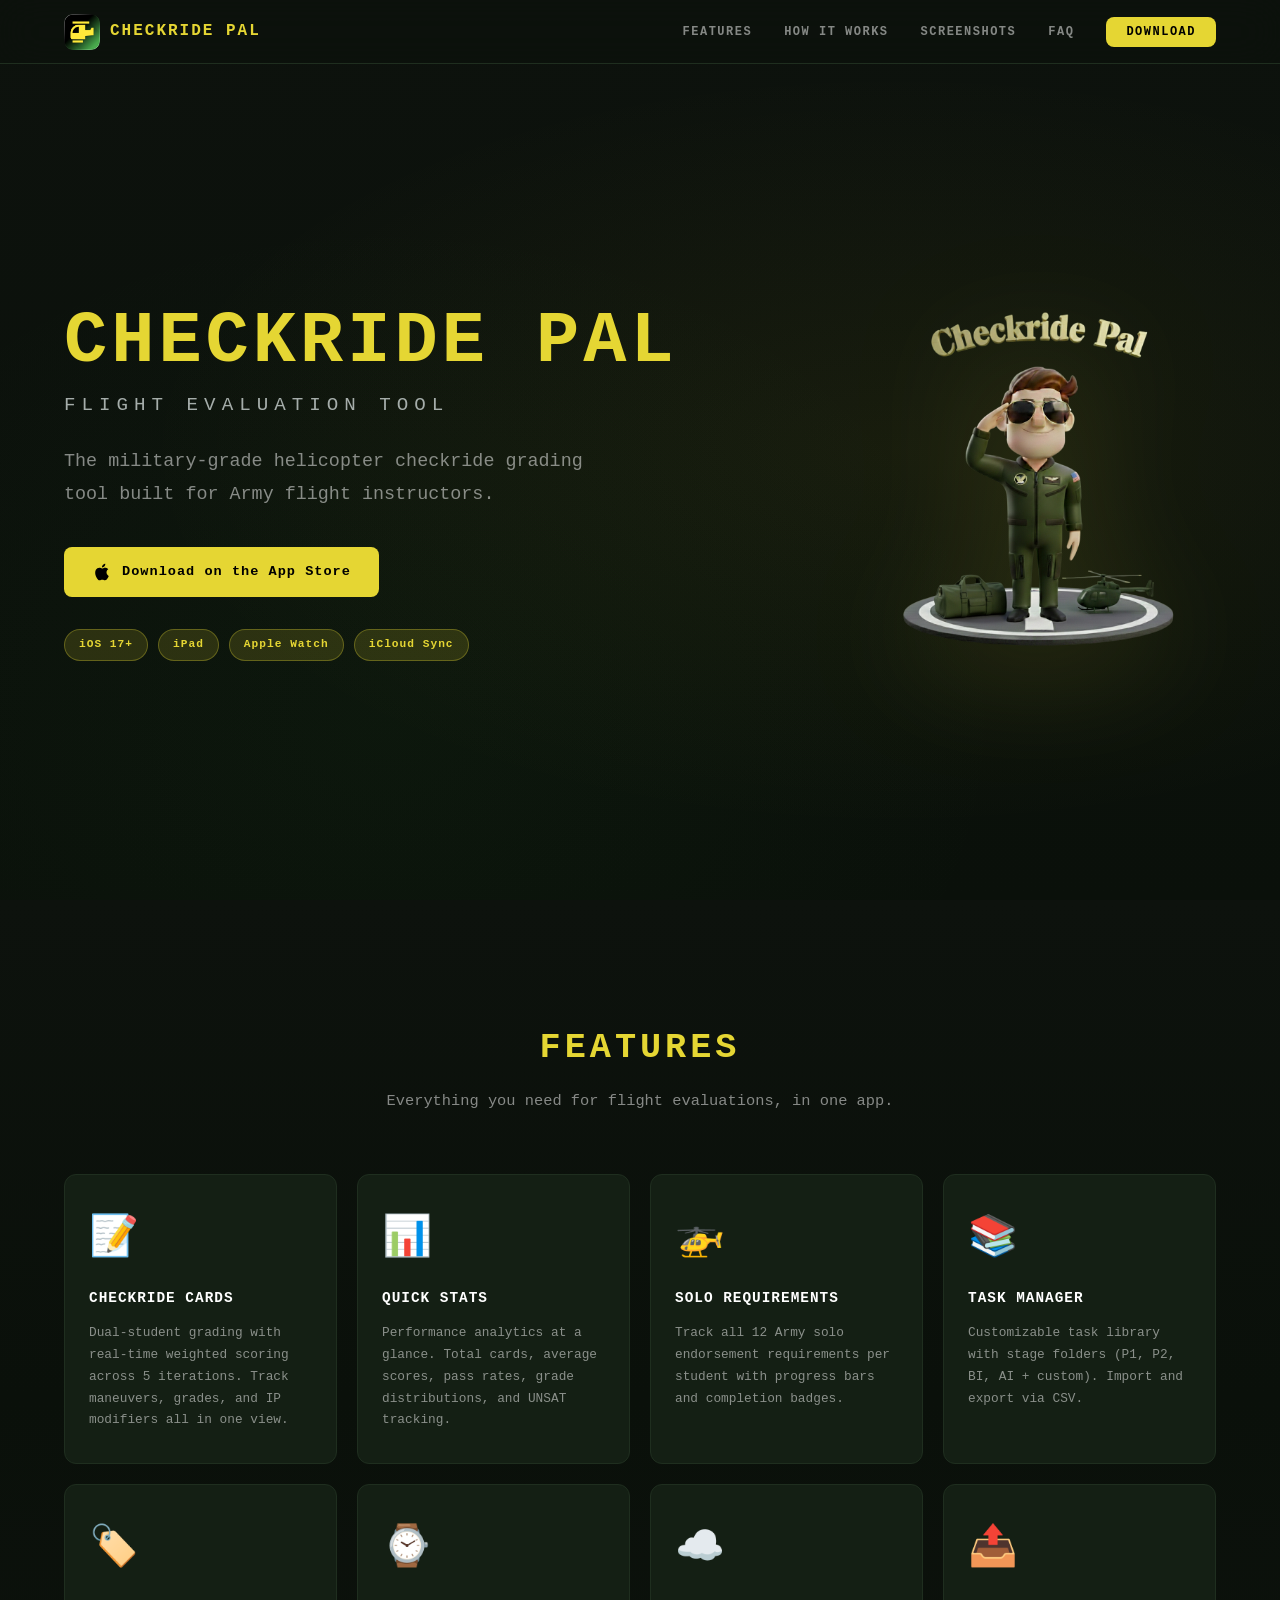
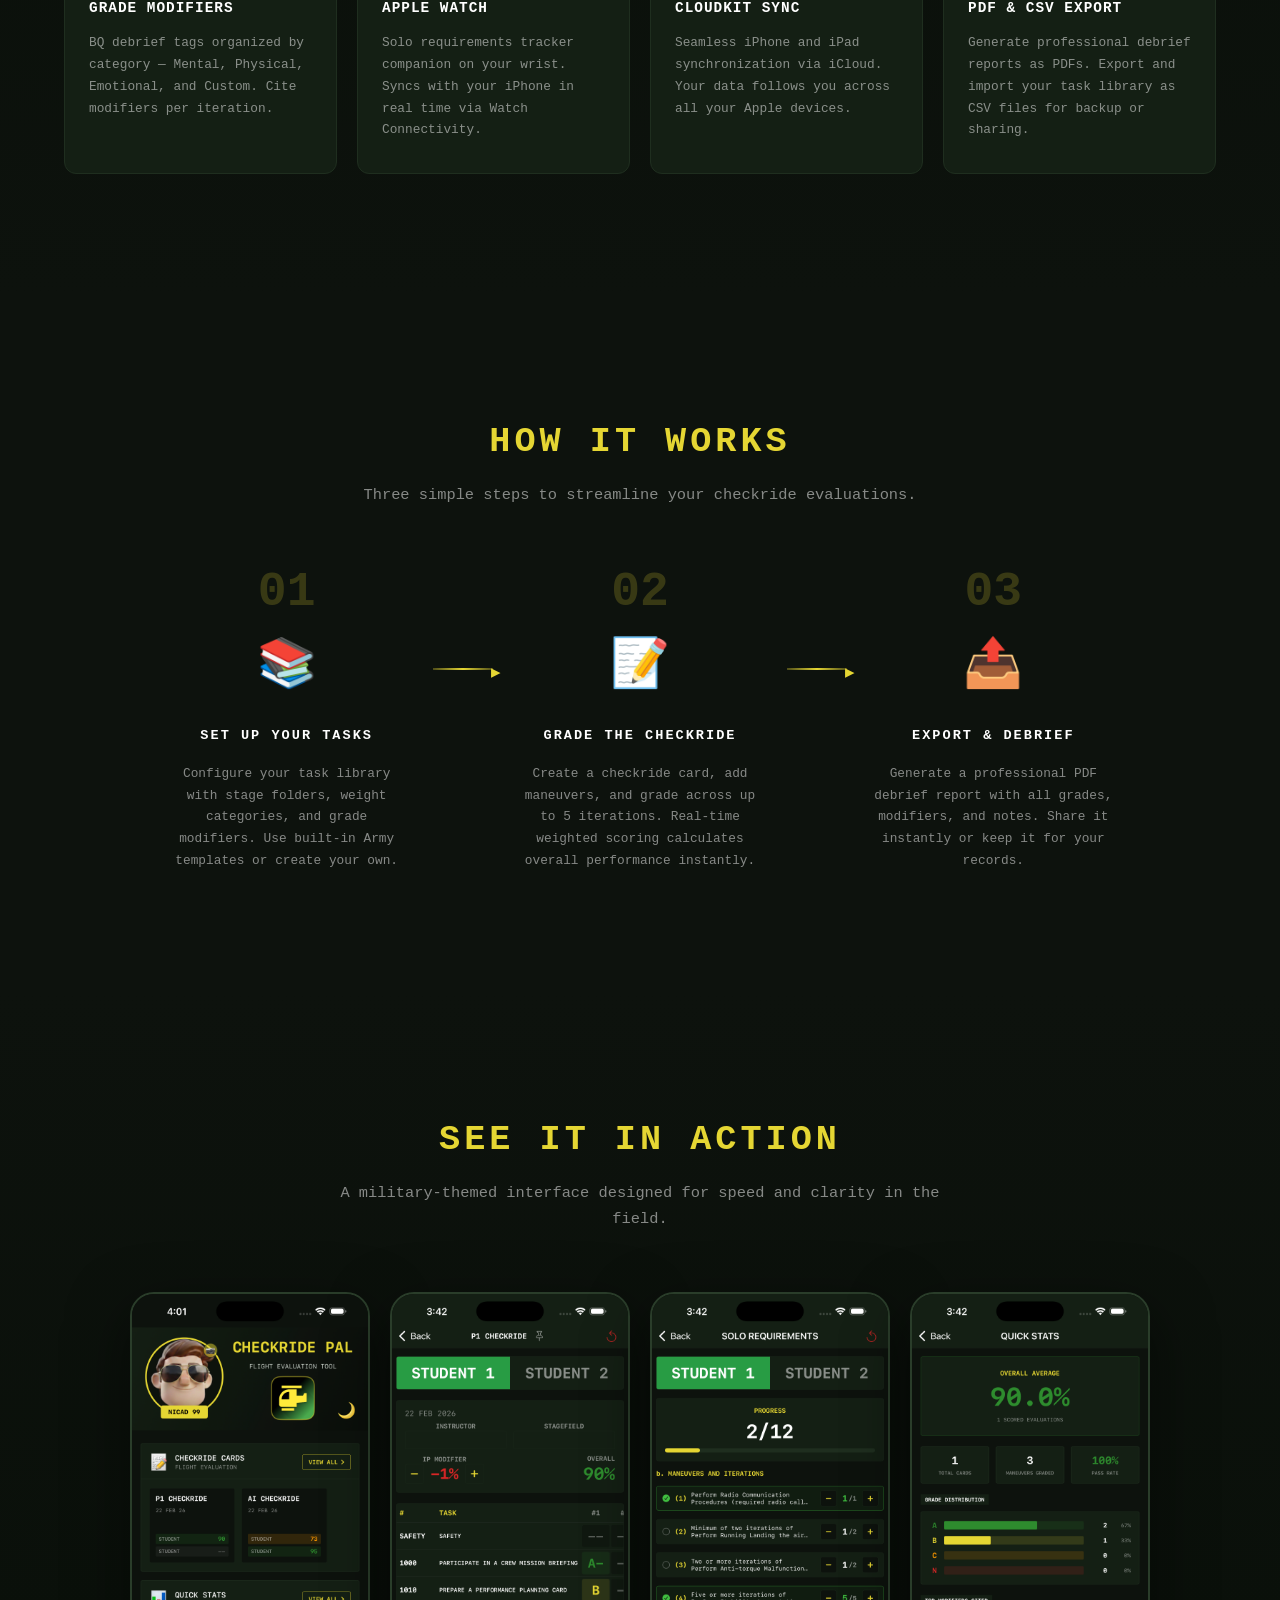
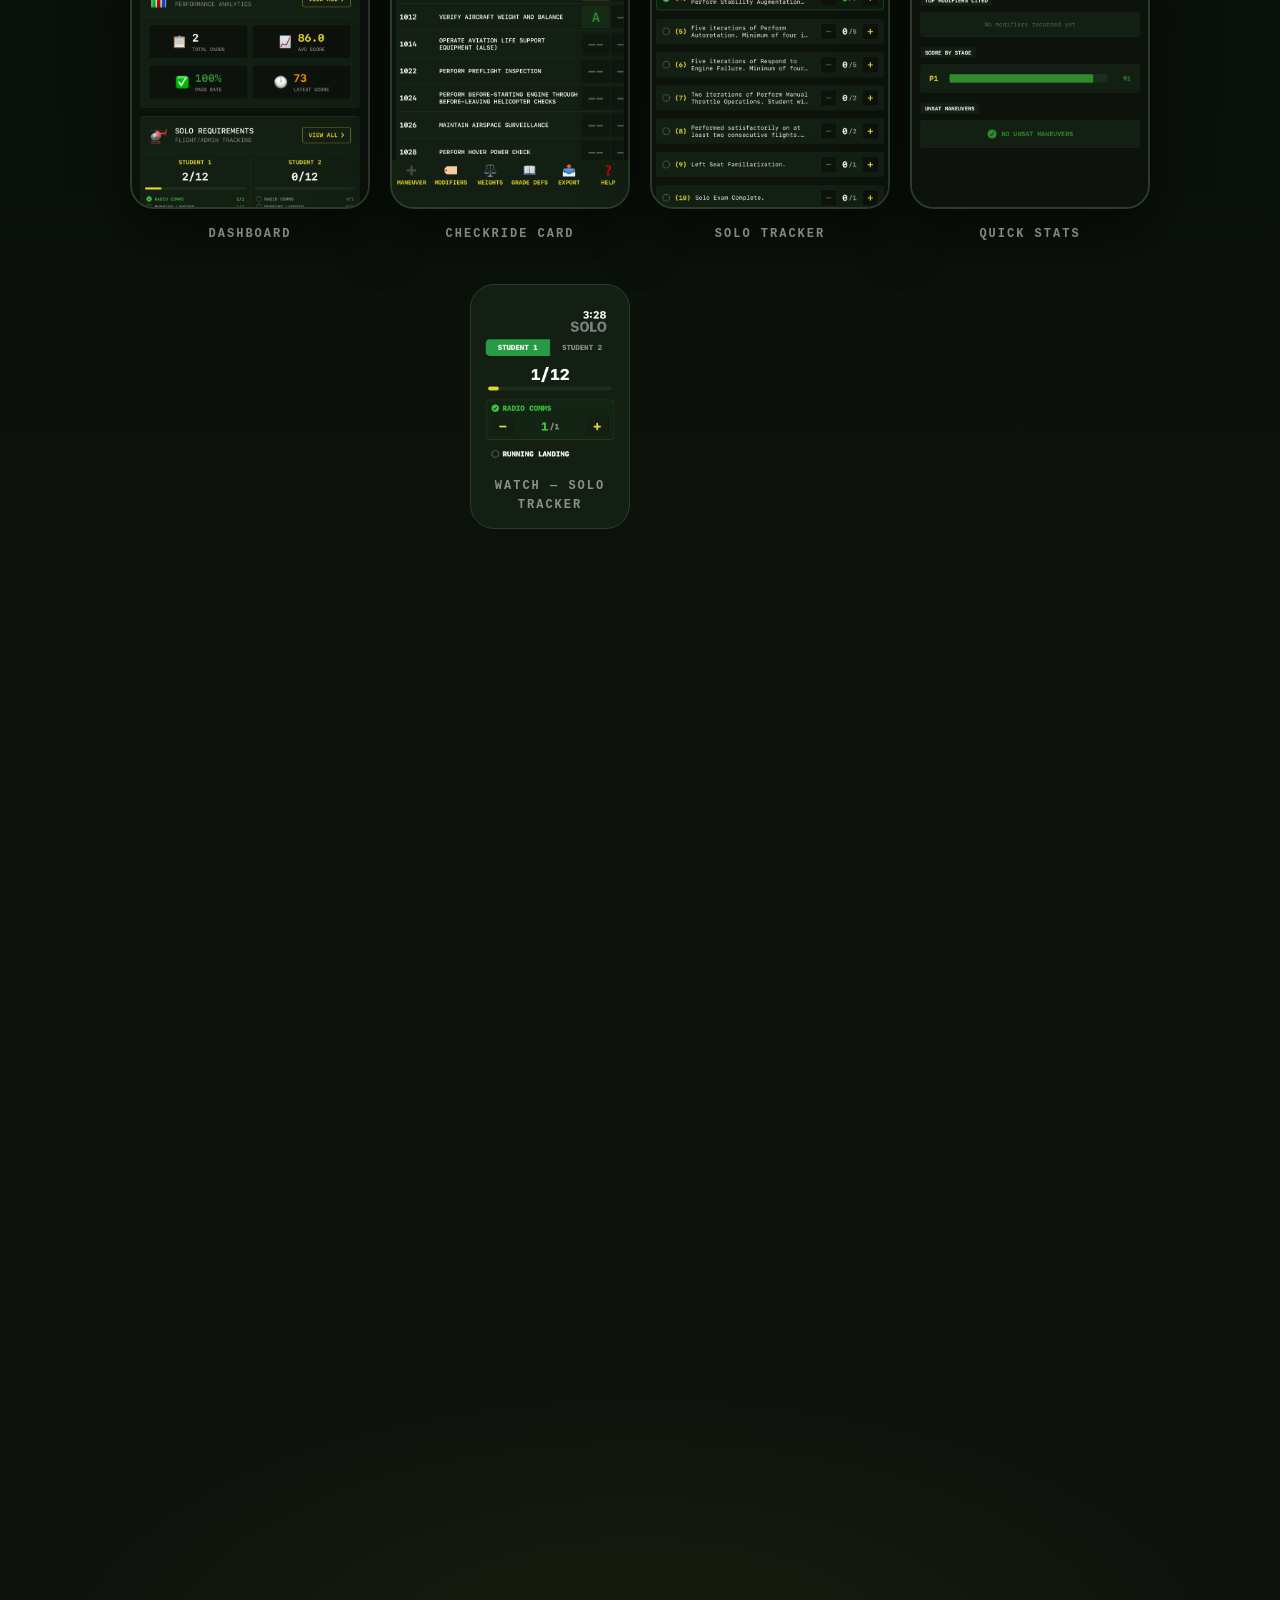
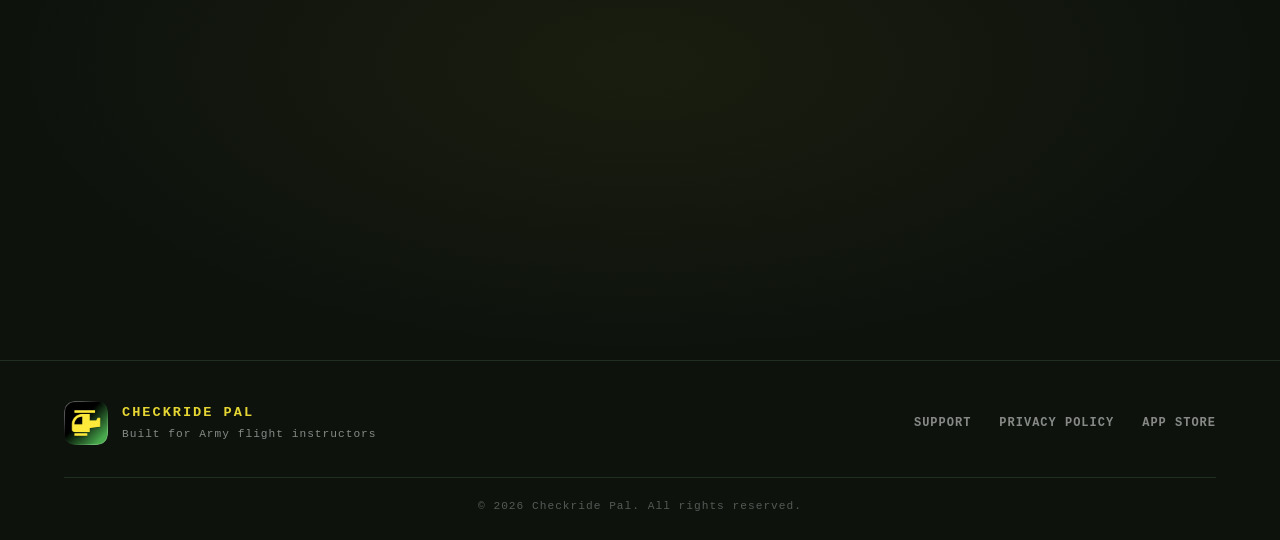
==== index.html @ b5d87e90 "Initial commit - Checkride Pal marketing website" ====
<!DOCTYPE html>
<html lang="en">
<head>
    <meta charset="UTF-8">
    <meta name="viewport" content="width=device-width, initial-scale=1.0">
    <title>Checkride Pal — Flight Evaluation Tool</title>
    <meta name="description" content="Military-grade helicopter checkride grading tool for Army flight instructors. Real-time scoring, solo requirements tracking, and Apple Watch companion.">
    <meta name="theme-color" content="#0D120D">
    <link rel="icon" type="image/png" href="assets/app-icon.png">
    <link rel="apple-touch-icon" href="assets/app-icon.png">
    <link rel="stylesheet" href="styles.css">
</head>
<body>
    <!-- Navigation -->
    <nav class="navbar" id="navbar">
        <div class="nav-container">
            <a href="#" class="nav-logo">
                <img src="assets/app-icon.png" alt="Checkride Pal" class="nav-icon">
                <span>CHECKRIDE PAL</span>
            </a>
            <button class="nav-toggle" id="navToggle" aria-label="Toggle navigation">
                <span class="hamburger"></span>
            </button>
            <ul class="nav-links" id="navLinks">
                <li><a href="#features">FEATURES</a></li>
                <li><a href="#how-it-works">HOW IT WORKS</a></li>
                <li><a href="#screenshots">SCREENSHOTS</a></li>
                <li><a href="#faq">FAQ</a></li>
                <li><a href="#download" class="nav-cta">DOWNLOAD</a></li>
            </ul>
        </div>
    </nav>

    <!-- Hero Section -->
    <section class="hero" id="hero">
        <div class="hero-bg"></div>
        <div class="hero-content">
            <div class="hero-text">
                <h1 class="hero-title">CHECKRIDE PAL</h1>
                <p class="hero-subtitle">FLIGHT EVALUATION TOOL</p>
                <p class="hero-description">The military-grade helicopter checkride grading tool built for Army flight instructors.</p>
                <div class="hero-buttons">
                    <a href="#download" class="btn btn-primary">
                        <svg class="apple-icon" viewBox="0 0 24 24" fill="currentColor" width="20" height="20">
                            <path d="M18.71 19.5c-.83 1.24-1.71 2.45-3.05 2.47-1.34.03-1.77-.79-3.29-.79-1.53 0-2 .77-3.27.82-1.31.05-2.3-1.32-3.14-2.53C4.25 17 2.94 12.45 4.7 9.39c.87-1.52 2.43-2.48 4.12-2.51 1.28-.02 2.5.87 3.29.87.78 0 2.26-1.07 3.8-.91.65.03 2.47.26 3.64 1.98-.09.06-2.17 1.28-2.15 3.81.03 3.02 2.65 4.03 2.68 4.04-.03.07-.42 1.44-1.38 2.83M13 3.5c.73-.83 1.94-1.46 2.94-1.5.13 1.17-.34 2.35-1.04 3.19-.69.85-1.83 1.51-2.95 1.42-.15-1.15.41-2.35 1.05-3.11z"/>
                        </svg>
                        Download on the App Store
                    </a>
                </div>
                <div class="hero-badges">
                    <span class="badge">iOS 17+</span>
                    <span class="badge">iPad</span>
                    <span class="badge">Apple Watch</span>
                    <span class="badge">iCloud Sync</span>
                </div>
            </div>
            <div class="hero-image">
                <img src="assets/Pilot_helicopter.png" alt="Checkride Pal Mascot" class="mascot">
            </div>
        </div>
    </section>

    <!-- Features Section -->
    <section class="features" id="features">
        <div class="container">
            <h2 class="section-title fade-in">FEATURES</h2>
            <p class="section-subtitle fade-in">Everything you need for flight evaluations, in one app.</p>
            <div class="features-grid">
                <div class="feature-card fade-in">
                    <span class="feature-emoji">📝</span>
                    <h3>Checkride Cards</h3>
                    <p>Dual-student grading with real-time weighted scoring across 5 iterations. Track maneuvers, grades, and IP modifiers all in one view.</p>
                </div>
                <div class="feature-card fade-in">
                    <span class="feature-emoji">📊</span>
                    <h3>Quick Stats</h3>
                    <p>Performance analytics at a glance. Total cards, average scores, pass rates, grade distributions, and UNSAT tracking.</p>
                </div>
                <div class="feature-card fade-in">
                    <span class="feature-emoji">🚁</span>
                    <h3>Solo Requirements</h3>
                    <p>Track all 12 Army solo endorsement requirements per student with progress bars and completion badges.</p>
                </div>
                <div class="feature-card fade-in">
                    <span class="feature-emoji">📚</span>
                    <h3>Task Manager</h3>
                    <p>Customizable task library with stage folders (P1, P2, BI, AI + custom). Import and export via CSV.</p>
                </div>
                <div class="feature-card fade-in">
                    <span class="feature-emoji">🏷️</span>
                    <h3>Grade Modifiers</h3>
                    <p>BQ debrief tags organized by category — Mental, Physical, Emotional, and Custom. Cite modifiers per iteration.</p>
                </div>
                <div class="feature-card fade-in">
                    <span class="feature-emoji">⌚</span>
                    <h3>Apple Watch</h3>
                    <p>Solo requirements tracker companion on your wrist. Syncs with your iPhone in real time via Watch Connectivity.</p>
                </div>
                <div class="feature-card fade-in">
                    <span class="feature-emoji">☁️</span>
                    <h3>CloudKit Sync</h3>
                    <p>Seamless iPhone and iPad synchronization via iCloud. Your data follows you across all your Apple devices.</p>
                </div>
                <div class="feature-card fade-in">
                    <span class="feature-emoji">📤</span>
                    <h3>PDF & CSV Export</h3>
                    <p>Generate professional debrief reports as PDFs. Export and import your task library as CSV files for backup or sharing.</p>
                </div>
            </div>
        </div>
    </section>

    <!-- How It Works Section -->
    <section class="how-it-works" id="how-it-works">
        <div class="container">
            <h2 class="section-title fade-in">HOW IT WORKS</h2>
            <p class="section-subtitle fade-in">Three simple steps to streamline your checkride evaluations.</p>
            <div class="steps">
                <div class="step fade-in">
                    <div class="step-number">01</div>
                    <div class="step-icon">📚</div>
                    <h3>SET UP YOUR TASKS</h3>
                    <p>Configure your task library with stage folders, weight categories, and grade modifiers. Use built-in Army templates or create your own.</p>
                </div>
                <div class="step-connector fade-in"></div>
                <div class="step fade-in">
                    <div class="step-number">02</div>
                    <div class="step-icon">📝</div>
                    <h3>GRADE THE CHECKRIDE</h3>
                    <p>Create a checkride card, add maneuvers, and grade across up to 5 iterations. Real-time weighted scoring calculates overall performance instantly.</p>
                </div>
                <div class="step-connector fade-in"></div>
                <div class="step fade-in">
                    <div class="step-number">03</div>
                    <div class="step-icon">📤</div>
                    <h3>EXPORT & DEBRIEF</h3>
                    <p>Generate a professional PDF debrief report with all grades, modifiers, and notes. Share it instantly or keep it for your records.</p>
                </div>
            </div>
        </div>
    </section>

    <!-- Screenshots Section -->
    <section class="screenshots" id="screenshots">
        <div class="container">
            <h2 class="section-title fade-in">SEE IT IN ACTION</h2>
            <p class="section-subtitle fade-in">A military-themed interface designed for speed and clarity in the field.</p>
            <div class="screenshots-row">
                <div class="screenshot-item fade-in">
                    <img src="assets/Dashboard.png" alt="Checkride Pal Dashboard" class="screenshot-img">
                    <p class="screenshot-label">DASHBOARD</p>
                </div>
                <div class="screenshot-item fade-in">
                    <img src="assets/Checkride.png" alt="Checkride Card Grading" class="screenshot-img">
                    <p class="screenshot-label">CHECKRIDE CARD</p>
                </div>
                <div class="screenshot-item fade-in">
                    <img src="assets/SOLO.png" alt="Solo Requirements Tracker" class="screenshot-img">
                    <p class="screenshot-label">SOLO TRACKER</p>
                </div>
                <div class="screenshot-item fade-in">
                    <img src="assets/stats.png" alt="Quick Stats Analytics" class="screenshot-img">
                    <p class="screenshot-label">QUICK STATS</p>
                </div>
            </div>
            <div class="screenshots-row screenshots-row--watch">
                <div class="screenshot-item screenshot-item--watch fade-in">
                    <img src="assets/SOLO_Watch.PNG" alt="Apple Watch Solo Tracker" class="screenshot-img screenshot-img--watch">
                    <p class="screenshot-label">WATCH — SOLO TRACKER</p>
                </div>
                <div class="screenshot-item screenshot-item--watch fade-in">
                    <img src="assets/Complications.png" alt="Apple Watch Complications" class="screenshot-img screenshot-img--watch">
                    <p class="screenshot-label">WATCH — COMPLICATIONS</p>
                </div>
            </div>
        </div>
    </section>

    <!-- FAQ Section -->
    <section class="faq" id="faq">
        <div class="container">
            <h2 class="section-title fade-in">FREQUENTLY ASKED QUESTIONS</h2>
            <div class="faq-list">
                <div class="faq-item fade-in">
                    <button class="faq-question" aria-expanded="false">
                        <span>What devices does Checkride Pal support?</span>
                        <span class="faq-chevron">&#9662;</span>
                    </button>
                    <div class="faq-answer">
                        <p>Checkride Pal runs on iPhone and iPad with iOS 17 or later, plus an Apple Watch companion app for solo requirements tracking. Your data syncs across all devices via iCloud.</p>
                    </div>
                </div>
                <div class="faq-item fade-in">
                    <button class="faq-question" aria-expanded="false">
                        <span>How does iCloud sync work?</span>
                        <span class="faq-chevron">&#9662;</span>
                    </button>
                    <div class="faq-answer">
                        <p>All your checkride cards, task library, grade modifiers, and weight categories sync automatically via CloudKit. Just sign into iCloud on your devices and your data stays up to date.</p>
                    </div>
                </div>
                <div class="faq-item fade-in">
                    <button class="faq-question" aria-expanded="false">
                        <span>Can I customize the task library?</span>
                        <span class="faq-chevron">&#9662;</span>
                    </button>
                    <div class="faq-answer">
                        <p>Yes! The app comes with built-in Army stage templates (P1, P2, BI, AI), and you can create custom folders, add your own tasks, rename folder labels, and set weight categories. You can also import/export your task library as CSV files.</p>
                    </div>
                </div>
                <div class="faq-item fade-in">
                    <button class="faq-question" aria-expanded="false">
                        <span>Is my data private and secure?</span>
                        <span class="faq-chevron">&#9662;</span>
                    </button>
                    <div class="faq-answer">
                        <p>Your data is stored on-device and synced through your personal iCloud account. We do not have access to your evaluation data. No third-party analytics or tracking is used.</p>
                    </div>
                </div>
                <div class="faq-item fade-in">
                    <button class="faq-question" aria-expanded="false">
                        <span>What grading system does the app use?</span>
                        <span class="faq-chevron">&#9662;</span>
                    </button>
                    <div class="faq-answer">
                        <p>The app uses the standard Army letter grade system: A (90-100), B (80-89), C (70-79), and N/Unsatisfactory (69 and below). Grade weights are fully configurable per card, and weight categories let you adjust scoring multipliers globally.</p>
                    </div>
                </div>
                <div class="faq-item fade-in">
                    <button class="faq-question" aria-expanded="false">
                        <span>How do I contact support?</span>
                        <span class="faq-chevron">&#9662;</span>
                    </button>
                    <div class="faq-answer">
                        <p>For support, bug reports, or feature requests, email us at <a href="mailto:support@checkridepal.com">support@checkridepal.com</a>. We typically respond within 24 hours.</p>
                    </div>
                </div>
            </div>
        </div>
    </section>

    <!-- Download CTA Section -->
    <section class="download-cta" id="download">
        <div class="container">
            <div class="cta-content fade-in">
                <img src="assets/app-icon.png" alt="Checkride Pal" class="cta-icon">
                <h2>READY TO STREAMLINE YOUR CHECKRIDES?</h2>
                <p>Download Checkride Pal and start grading smarter today.</p>
                <a href="#" class="btn btn-primary btn-large">
                    <svg class="apple-icon" viewBox="0 0 24 24" fill="currentColor" width="22" height="22">
                        <path d="M18.71 19.5c-.83 1.24-1.71 2.45-3.05 2.47-1.34.03-1.77-.79-3.29-.79-1.53 0-2 .77-3.27.82-1.31.05-2.3-1.32-3.14-2.53C4.25 17 2.94 12.45 4.7 9.39c.87-1.52 2.43-2.48 4.12-2.51 1.28-.02 2.5.87 3.29.87.78 0 2.26-1.07 3.8-.91.65.03 2.47.26 3.64 1.98-.09.06-2.17 1.28-2.15 3.81.03 3.02 2.65 4.03 2.68 4.04-.03.07-.42 1.44-1.38 2.83M13 3.5c.73-.83 1.94-1.46 2.94-1.5.13 1.17-.34 2.35-1.04 3.19-.69.85-1.83 1.51-2.95 1.42-.15-1.15.41-2.35 1.05-3.11z"/>
                    </svg>
                    Download on the App Store
                </a>
            </div>
        </div>
    </section>

    <!-- Footer -->
    <footer class="footer">
        <div class="container">
            <div class="footer-content">
                <div class="footer-brand">
                    <img src="assets/app-icon.png" alt="Checkride Pal" class="footer-icon">
                    <div>
                        <span class="footer-name">CHECKRIDE PAL</span>
                        <span class="footer-tagline">Built for Army flight instructors</span>
                    </div>
                </div>
                <div class="footer-links">
                    <a href="mailto:support@checkridepal.com">Support</a>
                    <a href="#">Privacy Policy</a>
                    <a href="#">App Store</a>
                </div>
            </div>
            <div class="footer-bottom">
                <p>&copy; 2026 Checkride Pal. All rights reserved.</p>
            </div>
        </div>
    </footer>

    <script src="script.js"></script>
</body>
</html>
---- styles.css ----
/* ============================================
   CHECKRIDE PAL — Website Styles
   Military Aviation Theme
   ============================================ */

/* --- CSS Custom Properties --- */
:root {
    --bg-primary: #0D120D;
    --bg-card: #141F14;
    --bg-card-hover: #1a2a1a;
    --accent-gold: #E5D633;
    --accent-gold-dim: rgba(229, 214, 51, 0.15);
    --accent-gold-border: rgba(229, 214, 51, 0.3);
    --border: #1F2E1F;
    --border-light: #2a3d2a;
    --text-primary: #FFFFFF;
    --text-secondary: rgba(255, 255, 255, 0.5);
    --text-tertiary: rgba(255, 255, 255, 0.3);
    --success: #40BF40;
    --critical: #D92626;
    --olive-drab: #4D5C48;
    --aluminum: #A5ADAA;
    --font-mono: 'SF Mono', 'Fira Code', 'Cascadia Code', 'Courier New', monospace;
    --nav-height: 64px;
    --container-max: 1200px;
    --radius: 8px;
    --radius-lg: 12px;
    --transition: 0.3s ease;
}

/* --- Reset & Base --- */
*,
*::before,
*::after {
    margin: 0;
    padding: 0;
    box-sizing: border-box;
}

html {
    scroll-behavior: smooth;
    scroll-padding-top: var(--nav-height);
}

body {
    font-family: var(--font-mono);
    background-color: var(--bg-primary);
    color: var(--text-primary);
    line-height: 1.6;
    -webkit-font-smoothing: antialiased;
    -moz-osx-font-smoothing: grayscale;
}

a {
    color: var(--accent-gold);
    text-decoration: none;
    transition: color var(--transition);
}

a:hover {
    color: #f0e85a;
}

img {
    max-width: 100%;
    height: auto;
}

.container {
    max-width: var(--container-max);
    margin: 0 auto;
    padding: 0 24px;
}

/* --- Navbar --- */
.navbar {
    position: fixed;
    top: 0;
    left: 0;
    right: 0;
    height: var(--nav-height);
    background: rgba(13, 18, 13, 0.92);
    backdrop-filter: blur(20px);
    -webkit-backdrop-filter: blur(20px);
    border-bottom: 1px solid var(--border);
    z-index: 1000;
    transition: background var(--transition);
}

.nav-container {
    max-width: var(--container-max);
    margin: 0 auto;
    padding: 0 24px;
    height: 100%;
    display: flex;
    align-items: center;
    justify-content: space-between;
}

.nav-logo {
    display: flex;
    align-items: center;
    gap: 10px;
    color: var(--accent-gold);
    font-weight: 700;
    font-size: 1rem;
    letter-spacing: 2px;
}

.nav-icon {
    width: 36px;
    height: 36px;
    border-radius: 8px;
}

.nav-links {
    display: flex;
    align-items: center;
    gap: 32px;
    list-style: none;
}

.nav-links a {
    color: var(--text-secondary);
    font-size: 0.75rem;
    font-weight: 600;
    letter-spacing: 1.5px;
    transition: color var(--transition);
    position: relative;
}

.nav-links a::after {
    content: '';
    position: absolute;
    bottom: -4px;
    left: 0;
    width: 0;
    height: 2px;
    background: var(--accent-gold);
    transition: width var(--transition);
}

.nav-links a:hover {
    color: var(--text-primary);
}

.nav-links a:hover::after {
    width: 100%;
}

.nav-cta {
    background: var(--accent-gold);
    color: #000 !important;
    padding: 8px 20px;
    border-radius: var(--radius);
    font-weight: 700;
}

.nav-cta::after {
    display: none !important;
}

.nav-cta:hover {
    background: #f0e85a;
    color: #000 !important;
}

/* Hamburger */
.nav-toggle {
    display: none;
    background: none;
    border: none;
    cursor: pointer;
    padding: 8px;
}

.hamburger {
    display: block;
    width: 24px;
    height: 2px;
    background: var(--text-primary);
    position: relative;
    transition: background var(--transition);
}

.hamburger::before,
.hamburger::after {
    content: '';
    position: absolute;
    left: 0;
    width: 24px;
    height: 2px;
    background: var(--text-primary);
    transition: transform var(--transition);
}

.hamburger::before {
    top: -7px;
}

.hamburger::after {
    top: 7px;
}

.nav-toggle.active .hamburger {
    background: transparent;
}

.nav-toggle.active .hamburger::before {
    transform: translateY(7px) rotate(45deg);
}

.nav-toggle.active .hamburger::after {
    transform: translateY(-7px) rotate(-45deg);
}

/* --- Hero Section --- */
.hero {
    min-height: 100vh;
    display: flex;
    align-items: center;
    position: relative;
    overflow: hidden;
    padding-top: var(--nav-height);
}

.hero-bg {
    position: absolute;
    inset: 0;
    background: radial-gradient(ellipse at 70% 50%, rgba(229, 214, 51, 0.06) 0%, transparent 60%),
                radial-gradient(ellipse at 30% 80%, rgba(64, 191, 64, 0.04) 0%, transparent 50%),
                linear-gradient(180deg, var(--bg-primary) 0%, #0a100a 100%);
}

.hero-content {
    position: relative;
    max-width: var(--container-max);
    margin: 0 auto;
    padding: 60px 24px;
    display: flex;
    align-items: center;
    gap: 60px;
    width: 100%;
}

.hero-text {
    flex: 1;
}

.hero-title {
    font-size: clamp(2.5rem, 6vw, 4.5rem);
    font-weight: 900;
    color: var(--accent-gold);
    letter-spacing: 4px;
    line-height: 1.1;
    margin-bottom: 8px;
}

.hero-subtitle {
    font-size: clamp(0.9rem, 2vw, 1.2rem);
    color: var(--aluminum);
    letter-spacing: 6px;
    font-weight: 500;
    margin-bottom: 24px;
}

.hero-description {
    font-size: clamp(0.95rem, 1.5vw, 1.15rem);
    color: var(--text-secondary);
    max-width: 520px;
    line-height: 1.8;
    margin-bottom: 36px;
}

.hero-buttons {
    margin-bottom: 32px;
}

.hero-badges {
    display: flex;
    flex-wrap: wrap;
    gap: 10px;
}

.badge {
    background: var(--accent-gold-dim);
    color: var(--accent-gold);
    padding: 6px 14px;
    border-radius: 20px;
    font-size: 0.7rem;
    font-weight: 600;
    letter-spacing: 1px;
    border: 1px solid var(--accent-gold-border);
}

.hero-image {
    flex: 0 0 auto;
}

.mascot {
    width: 360px;
    height: 360px;
    object-fit: contain;
    filter: drop-shadow(0 20px 60px rgba(229, 214, 51, 0.15));
    animation: float 6s ease-in-out infinite;
}

@keyframes float {
    0%, 100% { transform: translateY(0); }
    50% { transform: translateY(-15px); }
}

/* --- Buttons --- */
.btn {
    display: inline-flex;
    align-items: center;
    gap: 10px;
    padding: 14px 28px;
    border-radius: var(--radius);
    font-family: var(--font-mono);
    font-size: 0.85rem;
    font-weight: 700;
    letter-spacing: 1px;
    cursor: pointer;
    transition: all var(--transition);
    border: none;
    text-decoration: none;
}

.btn-primary {
    background: var(--accent-gold);
    color: #000;
}

.btn-primary:hover {
    background: #f0e85a;
    color: #000;
    transform: translateY(-2px);
    box-shadow: 0 8px 30px rgba(229, 214, 51, 0.25);
}

.btn-large {
    padding: 18px 36px;
    font-size: 1rem;
}

.apple-icon {
    width: 20px;
    height: 20px;
}

.btn-large .apple-icon {
    width: 22px;
    height: 22px;
}

/* --- Section Common --- */
.section-title {
    font-size: clamp(1.5rem, 3vw, 2.2rem);
    font-weight: 900;
    color: var(--accent-gold);
    letter-spacing: 4px;
    text-align: center;
    margin-bottom: 12px;
}

.section-subtitle {
    font-size: clamp(0.85rem, 1.2vw, 1rem);
    color: var(--text-secondary);
    text-align: center;
    max-width: 600px;
    margin: 0 auto 60px;
    line-height: 1.7;
}

/* --- Features Section --- */
.features {
    padding: 120px 0;
    background: linear-gradient(180deg, var(--bg-primary) 0%, #0a100a 50%, var(--bg-primary) 100%);
}

.features-grid {
    display: grid;
    grid-template-columns: repeat(4, 1fr);
    gap: 20px;
}

.feature-card {
    background: var(--bg-card);
    border: 1px solid var(--border);
    border-radius: var(--radius-lg);
    padding: 32px 24px;
    transition: all var(--transition);
    position: relative;
    overflow: hidden;
}

.feature-card::before {
    content: '';
    position: absolute;
    top: 0;
    left: 0;
    right: 0;
    height: 2px;
    background: var(--accent-gold);
    transform: scaleX(0);
    transition: transform var(--transition);
}

.feature-card:hover {
    border-color: var(--accent-gold-border);
    background: var(--bg-card-hover);
    transform: translateY(-4px);
}

.feature-card:hover::before {
    transform: scaleX(1);
}

.feature-emoji {
    font-size: 2.5rem;
    display: block;
    margin-bottom: 16px;
}

.feature-card h3 {
    font-size: 0.9rem;
    font-weight: 700;
    color: var(--text-primary);
    letter-spacing: 1px;
    text-transform: uppercase;
    margin-bottom: 12px;
}

.feature-card p {
    font-size: 0.8rem;
    color: var(--text-secondary);
    line-height: 1.7;
}

/* --- How It Works --- */
.how-it-works {
    padding: 120px 0;
}

.steps {
    display: flex;
    align-items: flex-start;
    justify-content: center;
    gap: 0;
    max-width: 1000px;
    margin: 0 auto;
}

.step {
    flex: 1;
    text-align: center;
    padding: 0 24px;
    position: relative;
}

.step-number {
    font-size: 3rem;
    font-weight: 900;
    color: var(--accent-gold);
    opacity: 0.2;
    line-height: 1;
    margin-bottom: 12px;
}

.step-icon {
    font-size: 3rem;
    margin-bottom: 20px;
    display: block;
}

.step h3 {
    font-size: 0.85rem;
    font-weight: 700;
    letter-spacing: 2px;
    color: var(--text-primary);
    margin-bottom: 16px;
}

.step p {
    font-size: 0.8rem;
    color: var(--text-secondary);
    line-height: 1.7;
}

.step-connector {
    flex: 0 0 60px;
    height: 2px;
    background: linear-gradient(90deg, var(--accent-gold-border), var(--accent-gold), var(--accent-gold-border));
    margin-top: 100px;
    position: relative;
}

.step-connector::after {
    content: '▸';
    position: absolute;
    right: -8px;
    top: -10px;
    color: var(--accent-gold);
    font-size: 1.2rem;
}

/* --- Screenshots Section --- */
.screenshots {
    padding: 120px 0;
    background: linear-gradient(180deg, var(--bg-primary) 0%, #0a100a 50%, var(--bg-primary) 100%);
    overflow: hidden;
}

.screenshots-row {
    display: flex;
    justify-content: center;
    align-items: flex-end;
    gap: 20px;
    max-width: 1300px;
    margin: 0 auto;
    padding: 0 24px;
}

.screenshot-item {
    display: flex;
    flex-direction: column;
    align-items: center;
    gap: 16px;
    flex: 0 0 auto;
    width: 240px;
}

.screenshot-item--watch {
    width: 160px;
    background: var(--bg-card);
    padding: 12px;
    border-radius: 24px;
    border: 1px solid var(--border-light);
}

.screenshots-row--watch {
    margin-top: 40px;
}

.screenshot-img {
    width: 100%;
    height: auto;
    display: block;
    border-radius: 24px;
    border: 2px solid var(--border-light);
    box-shadow: 0 20px 60px rgba(0, 0, 0, 0.5);
    transition: transform var(--transition), box-shadow var(--transition);
}

.screenshot-item:hover .screenshot-img {
    transform: translateY(-8px);
    box-shadow: 0 30px 80px rgba(229, 214, 51, 0.12);
}

.screenshot-img--watch {
    border-radius: 16px;
    mix-blend-mode: lighten;
    border: none;
    box-shadow: none;
}

.screenshot-label {
    font-size: 0.75rem;
    color: var(--text-secondary);
    letter-spacing: 2px;
    font-weight: 600;
    text-align: center;
}

/* --- FAQ Section --- */
.faq {
    padding: 120px 0;
}

.faq-list {
    max-width: 750px;
    margin: 0 auto;
    display: flex;
    flex-direction: column;
    gap: 8px;
}

.faq-item {
    background: var(--bg-card);
    border: 1px solid var(--border);
    border-radius: var(--radius);
    overflow: hidden;
    transition: border-color var(--transition);
}

.faq-item:hover {
    border-color: var(--border-light);
}

.faq-item.active {
    border-color: var(--accent-gold-border);
}

.faq-question {
    width: 100%;
    display: flex;
    justify-content: space-between;
    align-items: center;
    padding: 20px 24px;
    background: none;
    border: none;
    color: var(--text-primary);
    font-family: var(--font-mono);
    font-size: 0.85rem;
    font-weight: 600;
    letter-spacing: 0.5px;
    cursor: pointer;
    text-align: left;
    transition: color var(--transition);
}

.faq-question:hover {
    color: var(--accent-gold);
}

.faq-chevron {
    font-size: 1rem;
    color: var(--accent-gold);
    transition: transform var(--transition);
    flex-shrink: 0;
    margin-left: 16px;
}

.faq-item.active .faq-chevron {
    transform: rotate(180deg);
}

.faq-answer {
    max-height: 0;
    overflow: hidden;
    transition: max-height 0.4s ease, padding 0.4s ease;
}

.faq-item.active .faq-answer {
    max-height: 300px;
}

.faq-answer p {
    padding: 0 24px 20px;
    font-size: 0.82rem;
    color: var(--text-secondary);
    line-height: 1.8;
}

.faq-answer a {
    color: var(--accent-gold);
}

/* --- Download CTA --- */
.download-cta {
    padding: 120px 0;
    background: radial-gradient(ellipse at center, rgba(229, 214, 51, 0.06) 0%, transparent 70%);
}

.cta-content {
    text-align: center;
    display: flex;
    flex-direction: column;
    align-items: center;
    gap: 20px;
}

.cta-icon {
    width: 100px;
    height: 100px;
    border-radius: 22px;
    box-shadow: 0 10px 40px rgba(229, 214, 51, 0.2);
}

.cta-content h2 {
    font-size: clamp(1.3rem, 2.5vw, 1.8rem);
    font-weight: 900;
    color: var(--text-primary);
    letter-spacing: 2px;
    max-width: 600px;
}

.cta-content p {
    font-size: 1rem;
    color: var(--text-secondary);
    margin-bottom: 12px;
}

/* --- Footer --- */
.footer {
    border-top: 1px solid var(--border);
    padding: 40px 0 24px;
}

.footer-content {
    display: flex;
    justify-content: space-between;
    align-items: center;
    margin-bottom: 32px;
}

.footer-brand {
    display: flex;
    align-items: center;
    gap: 14px;
}

.footer-icon {
    width: 44px;
    height: 44px;
    border-radius: 10px;
}

.footer-name {
    display: block;
    font-size: 0.85rem;
    font-weight: 700;
    color: var(--accent-gold);
    letter-spacing: 2px;
}

.footer-tagline {
    display: block;
    font-size: 0.7rem;
    color: var(--text-secondary);
    letter-spacing: 1px;
    margin-top: 2px;
}

.footer-links {
    display: flex;
    gap: 28px;
}

.footer-links a {
    color: var(--text-secondary);
    font-size: 0.75rem;
    font-weight: 600;
    letter-spacing: 1px;
    text-transform: uppercase;
}

.footer-links a:hover {
    color: var(--accent-gold);
}

.footer-bottom {
    border-top: 1px solid var(--border);
    padding-top: 20px;
    text-align: center;
}

.footer-bottom p {
    font-size: 0.7rem;
    color: var(--text-tertiary);
    letter-spacing: 1px;
}

/* --- Fade-in Animation --- */
.fade-in {
    opacity: 0;
    transform: translateY(24px);
    transition: opacity 0.6s ease, transform 0.6s ease;
}

.fade-in.visible {
    opacity: 1;
    transform: translateY(0);
}

/* --- Responsive --- */

/* Tablet */
@media (max-width: 1024px) {
    .features-grid {
        grid-template-columns: repeat(2, 1fr);
    }

    .screenshot-item {
        width: 220px;
    }

    .screenshot-item--watch {
        width: 150px;
    }

    .steps {
        flex-direction: column;
        align-items: center;
        gap: 32px;
    }

    .step-connector {
        width: 2px;
        height: 40px;
        flex: 0 0 40px;
        background: linear-gradient(180deg, var(--accent-gold-border), var(--accent-gold), var(--accent-gold-border));
        margin-top: 0;
    }

    .step-connector::after {
        content: '▾';
        right: -7px;
        top: auto;
        bottom: -12px;
    }
}

/* Mobile */
@media (max-width: 768px) {
    :root {
        --nav-height: 56px;
    }

    .nav-toggle {
        display: block;
    }

    .nav-links {
        position: fixed;
        top: var(--nav-height);
        left: 0;
        right: 0;
        background: rgba(13, 18, 13, 0.98);
        backdrop-filter: blur(20px);
        -webkit-backdrop-filter: blur(20px);
        flex-direction: column;
        padding: 24px;
        gap: 0;
        border-bottom: 1px solid var(--border);
        transform: translateY(-100%);
        opacity: 0;
        pointer-events: none;
        transition: transform var(--transition), opacity var(--transition);
    }

    .nav-links.open {
        transform: translateY(0);
        opacity: 1;
        pointer-events: all;
    }

    .nav-links li {
        width: 100%;
    }

    .nav-links a {
        display: block;
        padding: 14px 0;
        font-size: 0.85rem;
        border-bottom: 1px solid var(--border);
    }

    .nav-links a::after {
        display: none;
    }

    .nav-cta {
        text-align: center;
        margin-top: 8px;
    }

    .hero-content {
        flex-direction: column-reverse;
        text-align: center;
        padding: 40px 24px;
        gap: 32px;
    }

    .hero-description {
        margin-left: auto;
        margin-right: auto;
    }

    .hero-badges {
        justify-content: center;
    }

    .hero-buttons {
        display: flex;
        justify-content: center;
    }

    .mascot {
        width: 240px;
        height: 240px;
    }

    .features-grid {
        grid-template-columns: 1fr;
    }

    .screenshots-row {
        flex-wrap: wrap;
        gap: 20px;
    }

    .screenshot-item {
        width: 160px;
    }

    .screenshot-item--watch {
        width: 120px;
    }

    .footer-content {
        flex-direction: column;
        gap: 24px;
        text-align: center;
    }

    .footer-brand {
        flex-direction: column;
    }

    .footer-links {
        flex-wrap: wrap;
        justify-content: center;
        gap: 20px;
    }
}

/* Small mobile */
@media (max-width: 480px) {
    .hero-title {
        font-size: 2rem;
    }

    .hero-subtitle {
        letter-spacing: 3px;
    }

    .btn {
        padding: 12px 20px;
        font-size: 0.8rem;
    }

    .btn-large {
        padding: 14px 24px;
        font-size: 0.85rem;
    }

    .section-title {
        letter-spacing: 2px;
    }

    .screenshot-item {
        width: 140px;
    }

    .screenshot-item--watch {
        width: 110px;
    }

    .screenshot-img {
        border-radius: 16px;
    }
}
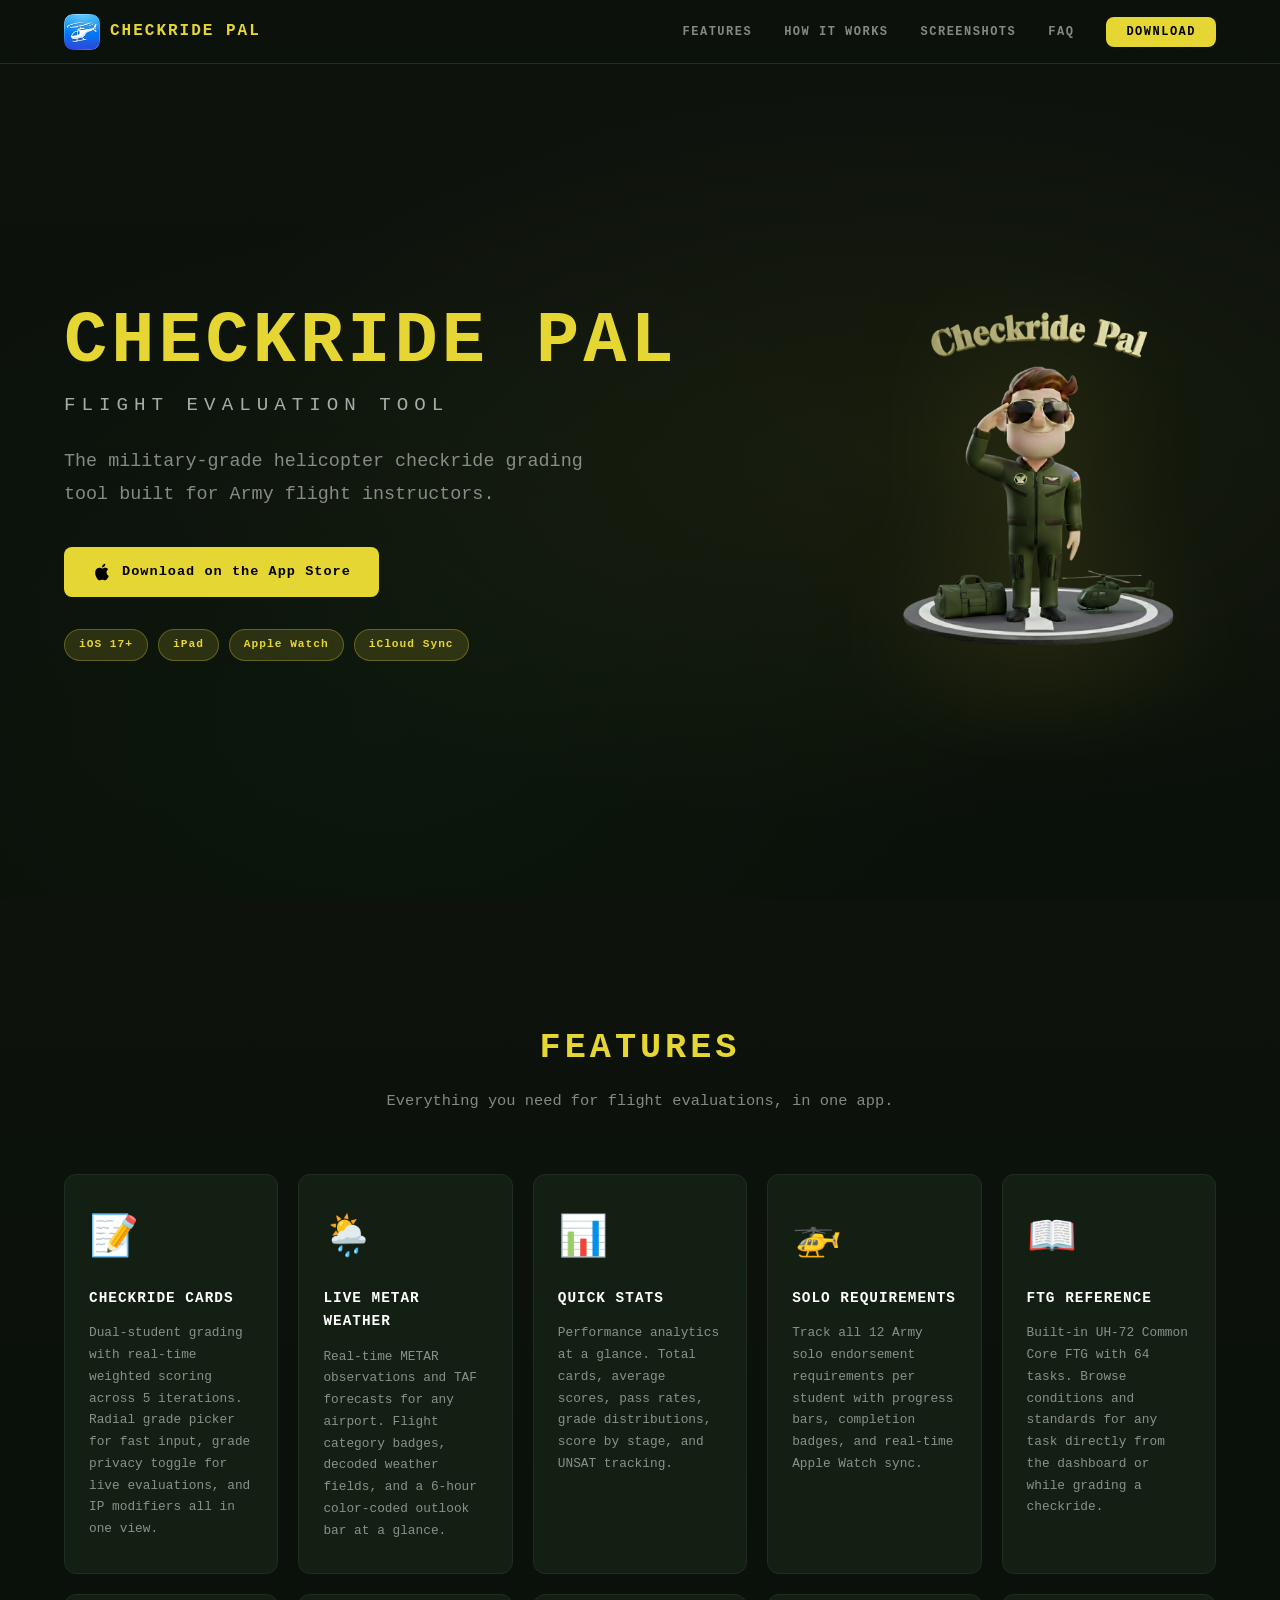
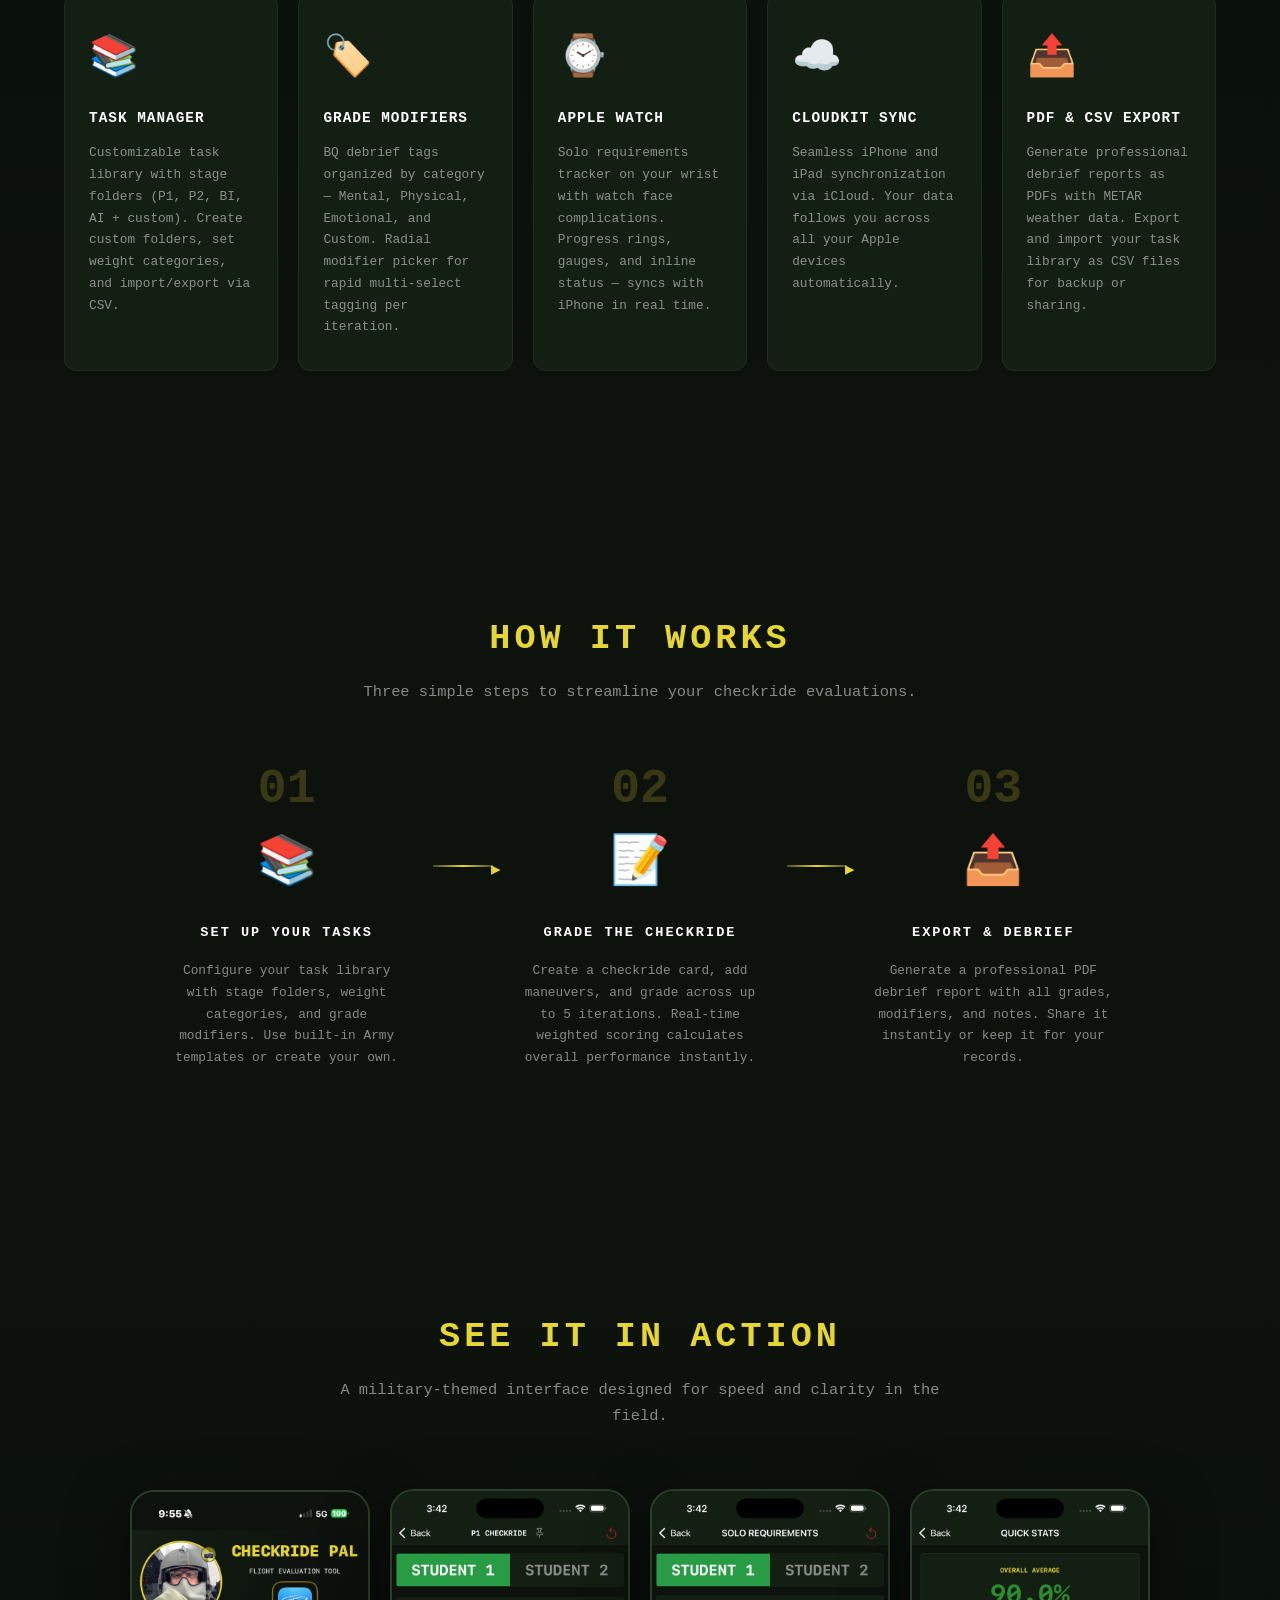
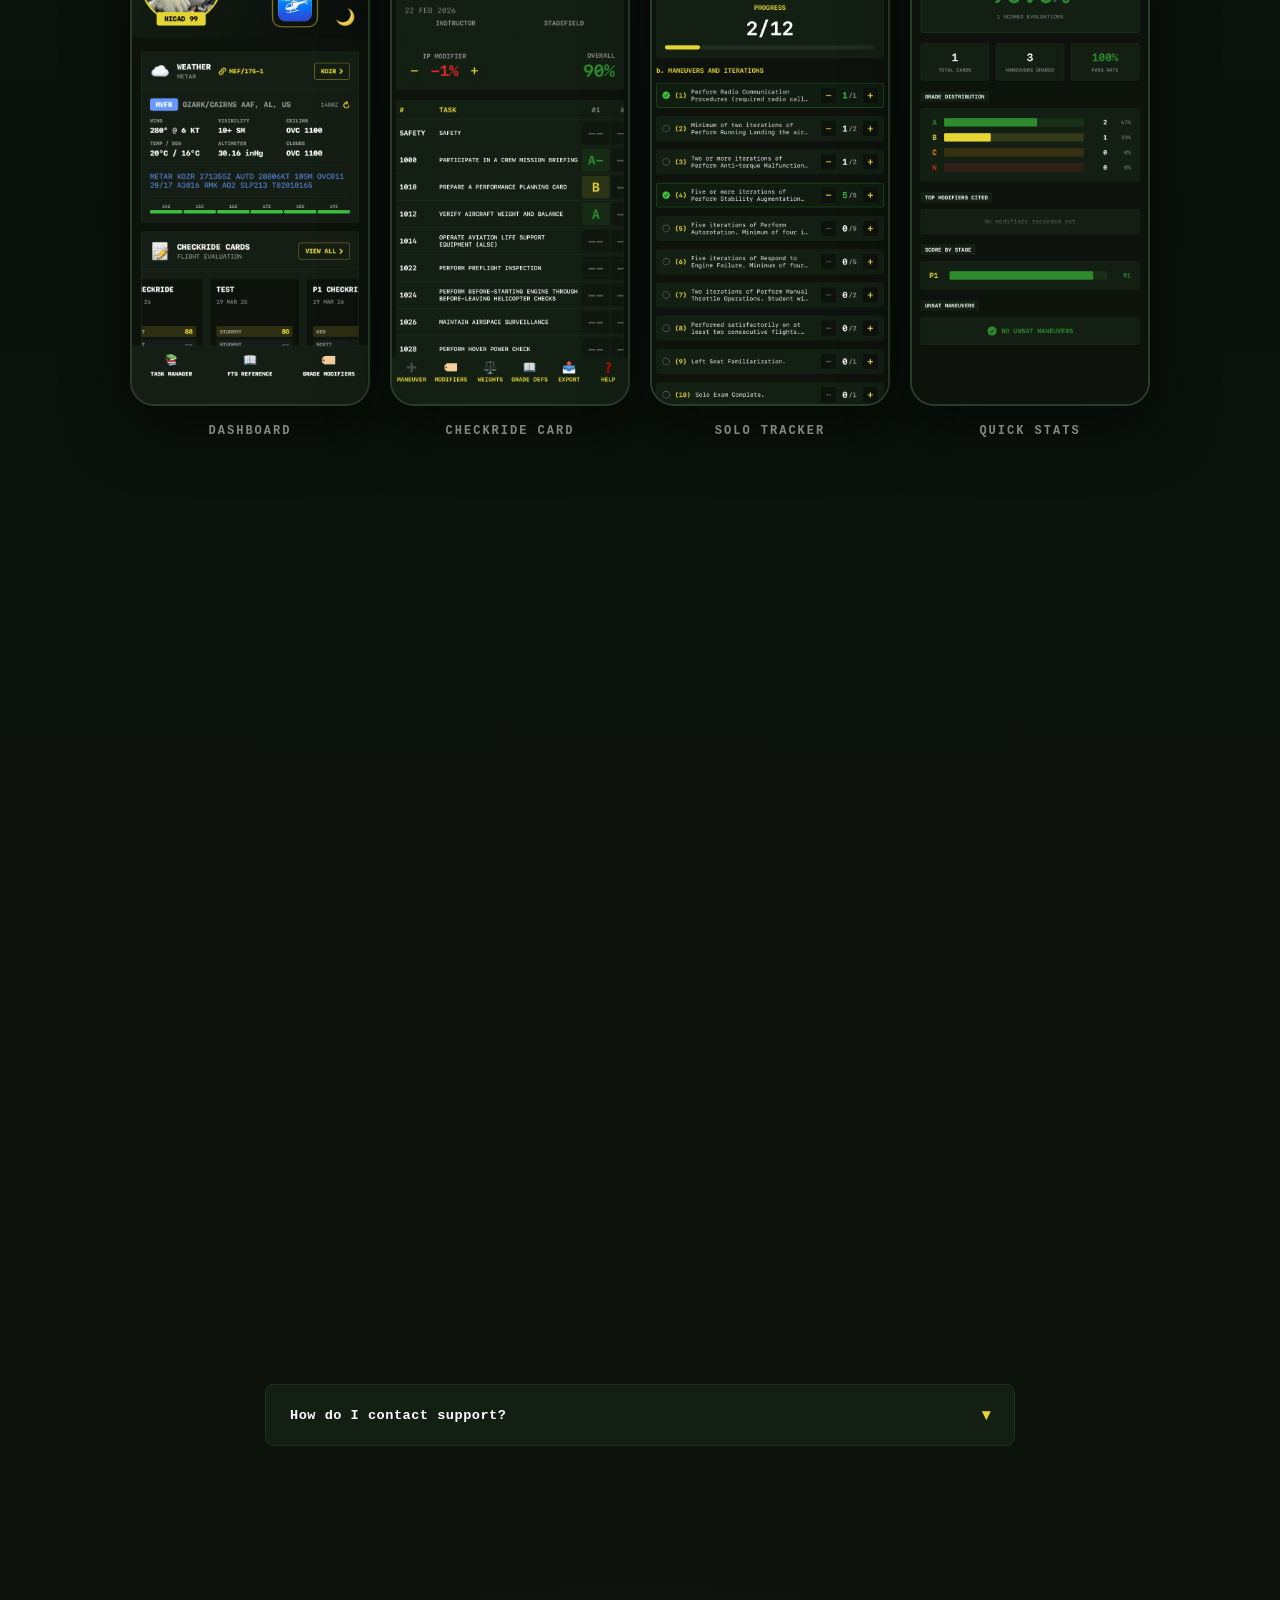
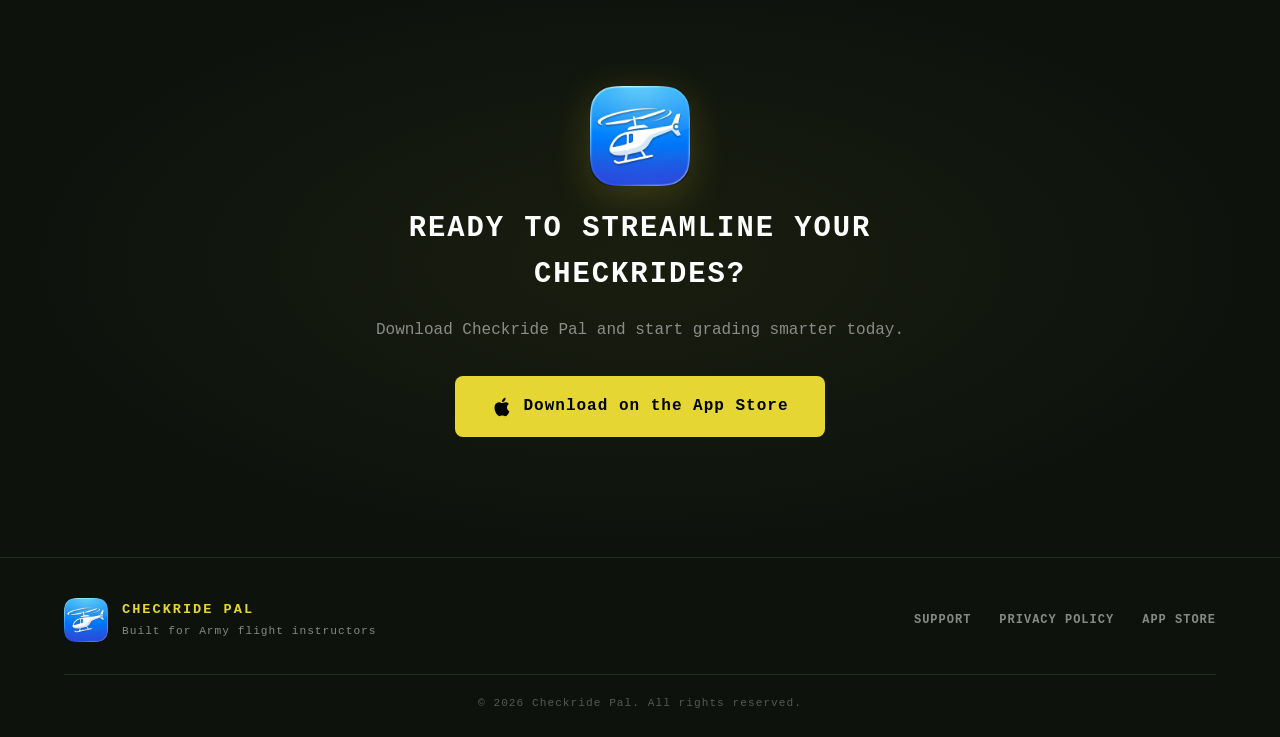
==== commit c7583569: "Add METAR Weather and FTG Reference features, update feature descriptions - Add Live METAR Weather f" ====
--- a/index.html
+++ b/index.html
@@ -69,42 +69,52 @@
                 <div class="feature-card fade-in">
                     <span class="feature-emoji">📝</span>
                     <h3>Checkride Cards</h3>
-                    <p>Dual-student grading with real-time weighted scoring across 5 iterations. Track maneuvers, grades, and IP modifiers all in one view.</p>
+                    <p>Dual-student grading with real-time weighted scoring across 5 iterations. Radial grade picker for fast input, grade privacy toggle for live evaluations, and IP modifiers all in one view.</p>
+                </div>
+                <div class="feature-card fade-in">
+                    <span class="feature-emoji">🌦️</span>
+                    <h3>Live METAR Weather</h3>
+                    <p>Real-time METAR observations and TAF forecasts for any airport. Flight category badges, decoded weather fields, and a 6-hour color-coded outlook bar at a glance.</p>
                 </div>
                 <div class="feature-card fade-in">
                     <span class="feature-emoji">📊</span>
                     <h3>Quick Stats</h3>
-                    <p>Performance analytics at a glance. Total cards, average scores, pass rates, grade distributions, and UNSAT tracking.</p>
+                    <p>Performance analytics at a glance. Total cards, average scores, pass rates, grade distributions, score by stage, and UNSAT tracking.</p>
                 </div>
                 <div class="feature-card fade-in">
                     <span class="feature-emoji">🚁</span>
                     <h3>Solo Requirements</h3>
-                    <p>Track all 12 Army solo endorsement requirements per student with progress bars and completion badges.</p>
+                    <p>Track all 12 Army solo endorsement requirements per student with progress bars, completion badges, and real-time Apple Watch sync.</p>
+                </div>
+                <div class="feature-card fade-in">
+                    <span class="feature-emoji">📖</span>
+                    <h3>FTG Reference</h3>
+                    <p>Built-in UH-72 Common Core FTG with 64 tasks. Browse conditions and standards for any task directly from the dashboard or while grading a checkride.</p>
                 </div>
                 <div class="feature-card fade-in">
                     <span class="feature-emoji">📚</span>
                     <h3>Task Manager</h3>
-                    <p>Customizable task library with stage folders (P1, P2, BI, AI + custom). Import and export via CSV.</p>
+                    <p>Customizable task library with stage folders (P1, P2, BI, AI + custom). Create custom folders, set weight categories, and import/export via CSV.</p>
                 </div>
                 <div class="feature-card fade-in">
                     <span class="feature-emoji">🏷️</span>
                     <h3>Grade Modifiers</h3>
-                    <p>BQ debrief tags organized by category — Mental, Physical, Emotional, and Custom. Cite modifiers per iteration.</p>
+                    <p>BQ debrief tags organized by category — Mental, Physical, Emotional, and Custom. Radial modifier picker for rapid multi-select tagging per iteration.</p>
                 </div>
                 <div class="feature-card fade-in">
                     <span class="feature-emoji">⌚</span>
                     <h3>Apple Watch</h3>
-                    <p>Solo requirements tracker companion on your wrist. Syncs with your iPhone in real time via Watch Connectivity.</p>
+                    <p>Solo requirements tracker on your wrist with watch face complications. Progress rings, gauges, and inline status — syncs with iPhone in real time.</p>
                 </div>
                 <div class="feature-card fade-in">
                     <span class="feature-emoji">☁️</span>
                     <h3>CloudKit Sync</h3>
-                    <p>Seamless iPhone and iPad synchronization via iCloud. Your data follows you across all your Apple devices.</p>
+                    <p>Seamless iPhone and iPad synchronization via iCloud. Your data follows you across all your Apple devices automatically.</p>
                 </div>
                 <div class="feature-card fade-in">
                     <span class="feature-emoji">📤</span>
                     <h3>PDF & CSV Export</h3>
-                    <p>Generate professional debrief reports as PDFs. Export and import your task library as CSV files for backup or sharing.</p>
+                    <p>Generate professional debrief reports as PDFs with METAR weather data. Export and import your task library as CSV files for backup or sharing.</p>
                 </div>
             </div>
         </div>
--- a/styles.css
+++ b/styles.css
@@ -381,7 +381,7 @@
 
 .features-grid {
     display: grid;
-    grid-template-columns: repeat(4, 1fr);
+    grid-template-columns: repeat(5, 1fr);
     gap: 20px;
 }
 
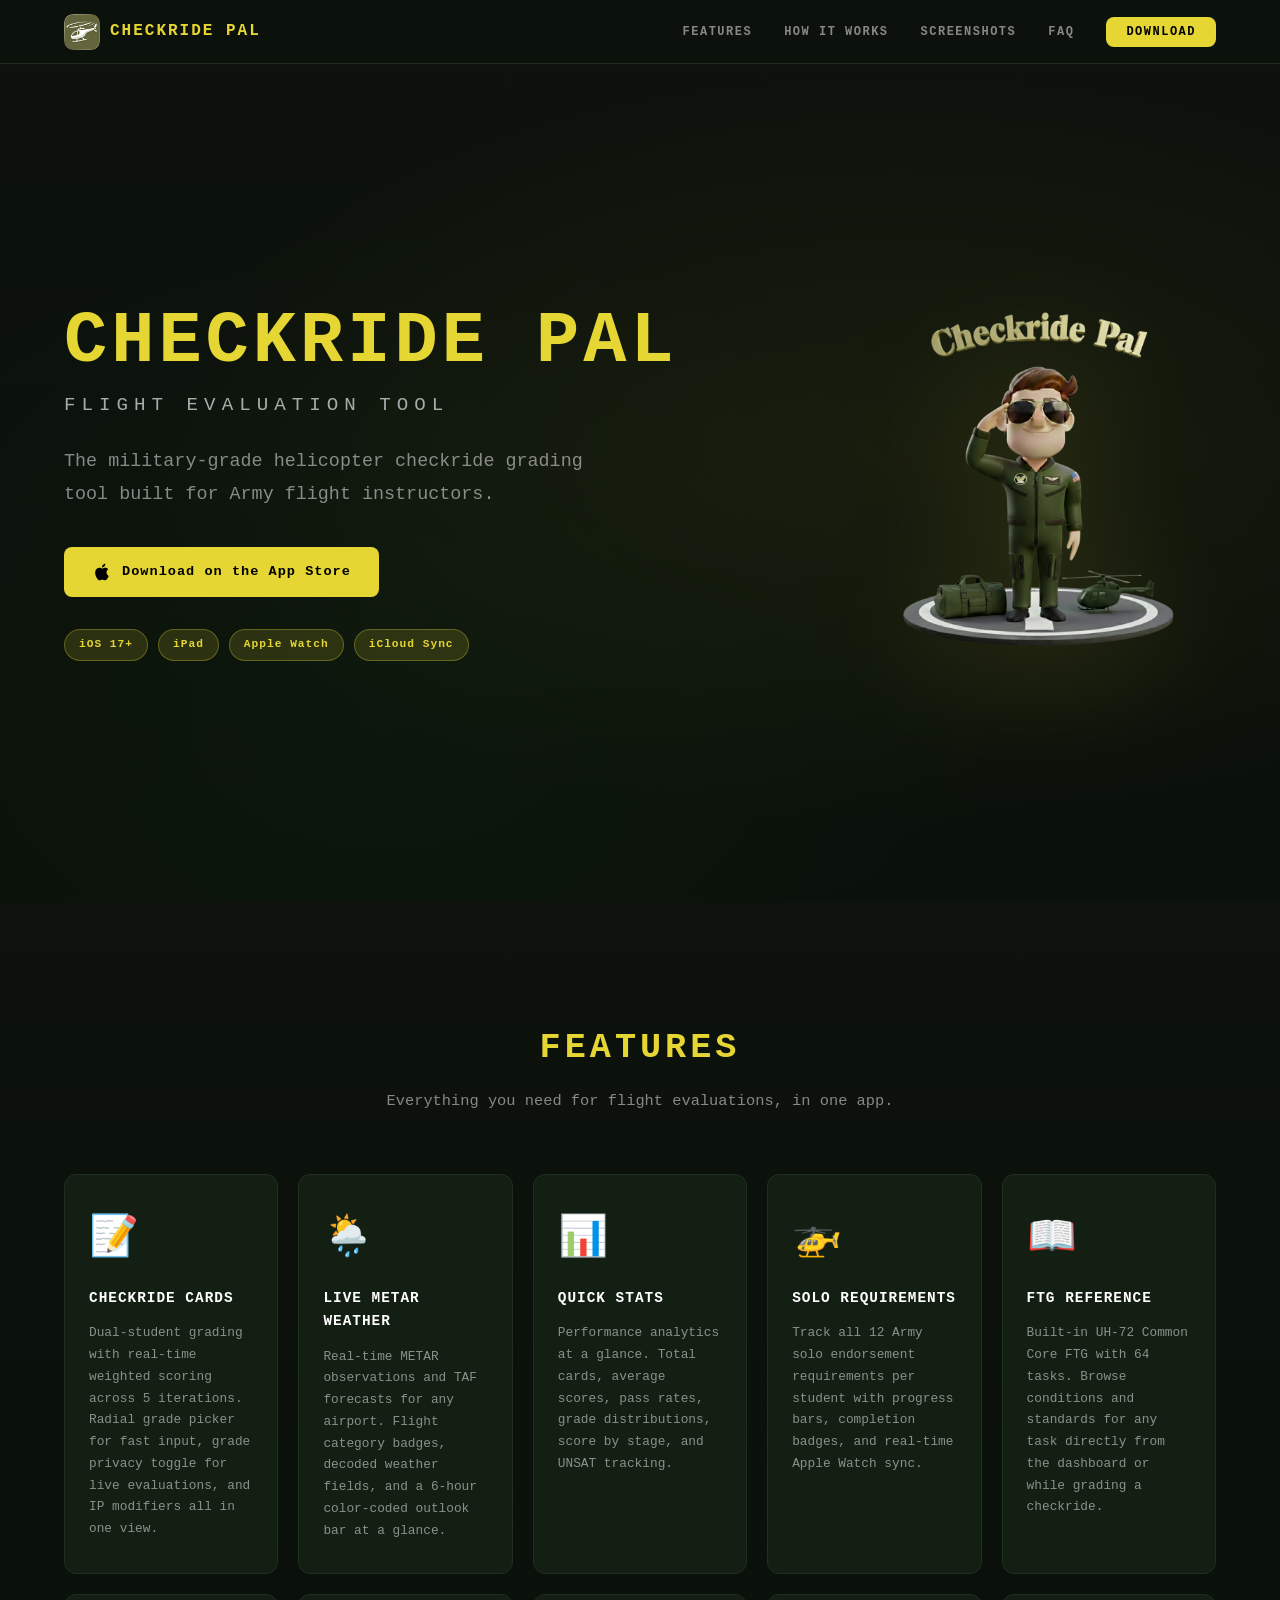
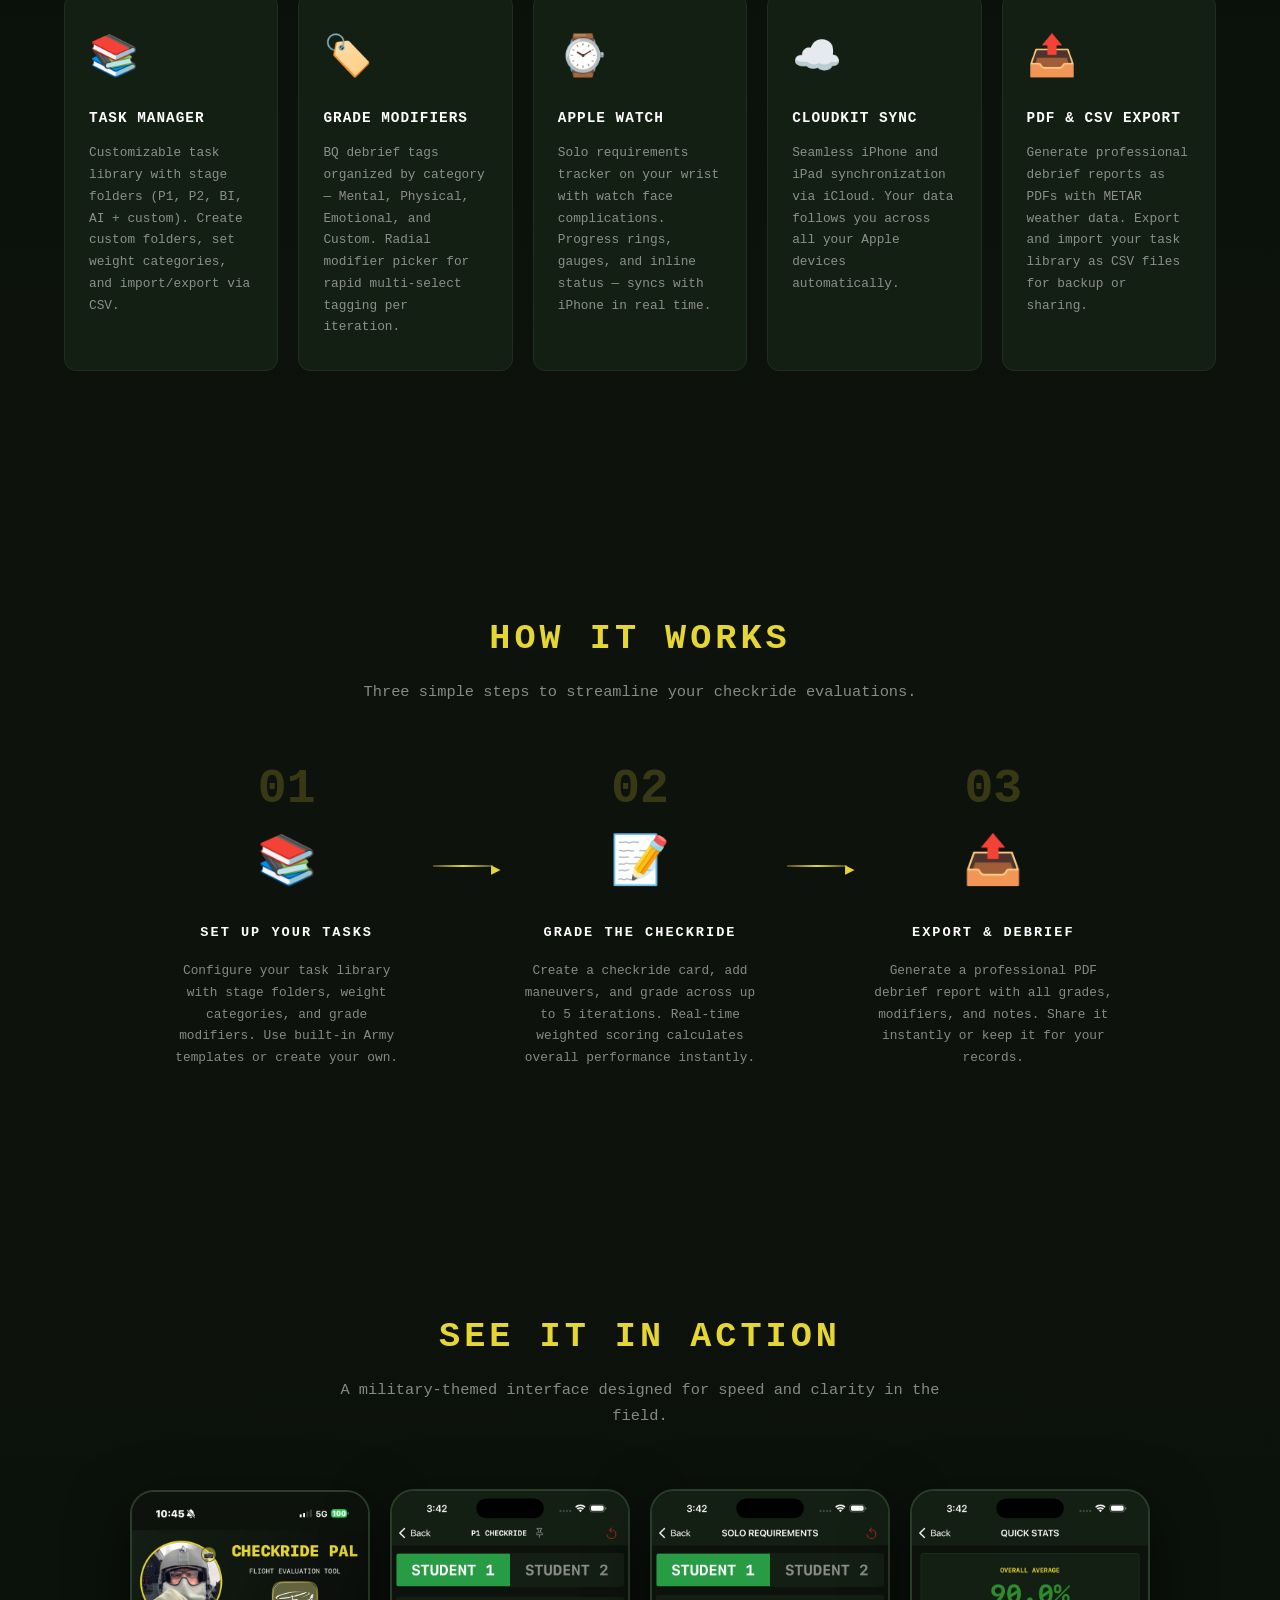
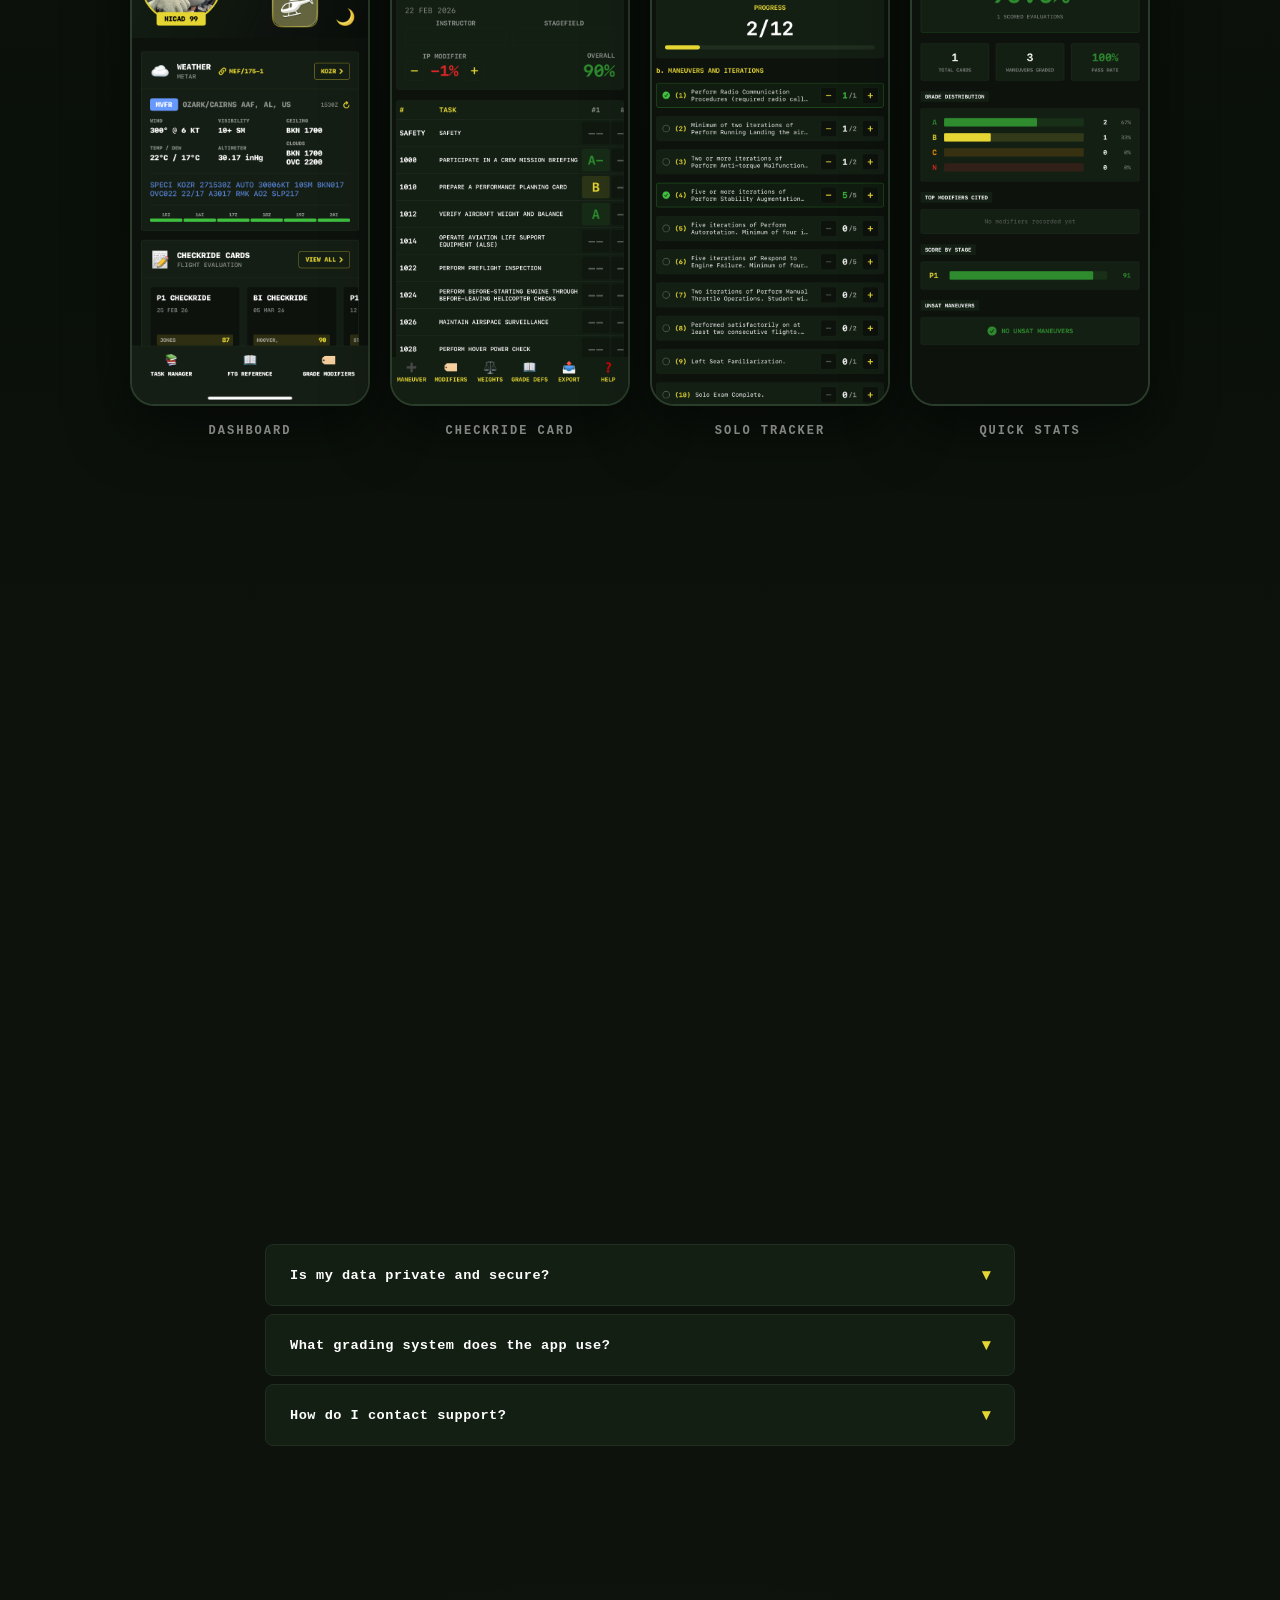
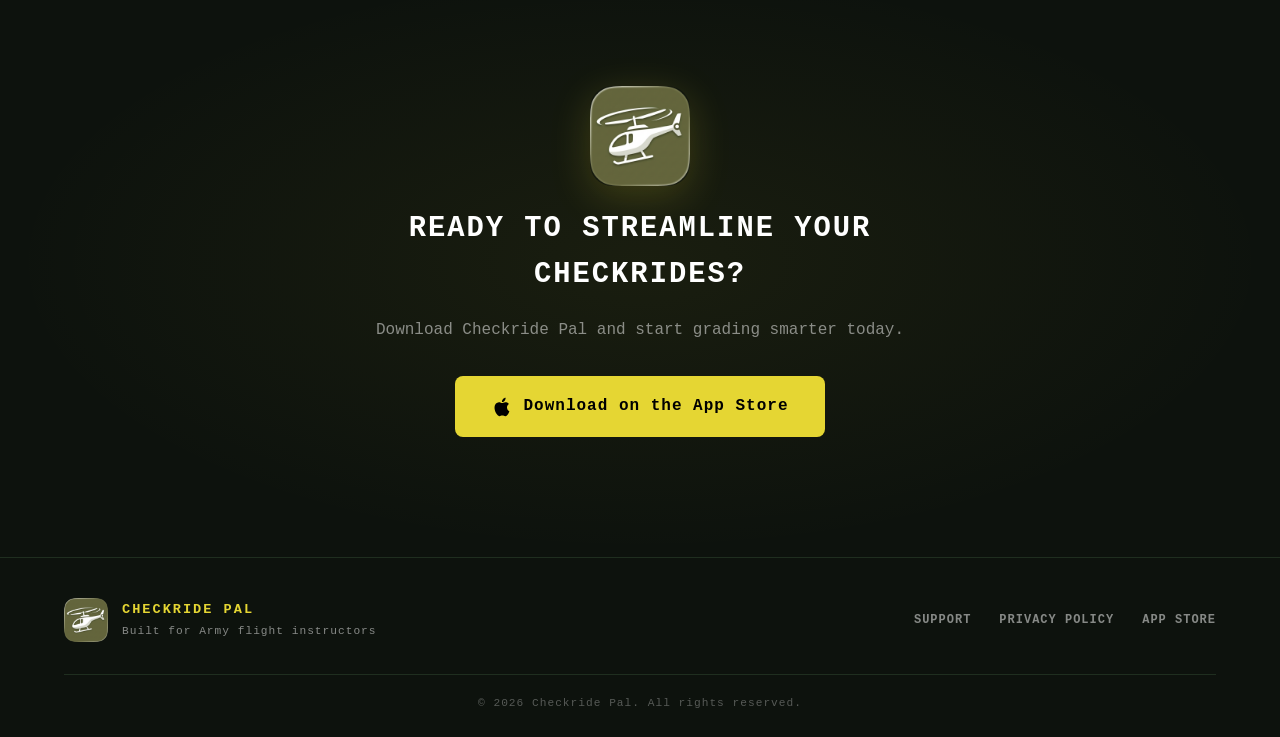
==== commit dc57c8d3: "Cache-bust favicon with version query parameter Co-Authored-By: Claude Opus 4.6 (1M context) <norepl" ====
--- a/index.html
+++ b/index.html
@@ -6,8 +6,9 @@
     <title>Checkride Pal — Flight Evaluation Tool</title>
     <meta name="description" content="Military-grade helicopter checkride grading tool for Army flight instructors. Real-time scoring, solo requirements tracking, and Apple Watch companion.">
     <meta name="theme-color" content="#0D120D">
-    <link rel="icon" type="image/png" href="assets/app-icon.png">
-    <link rel="apple-touch-icon" href="assets/app-icon.png">
+    <link rel="icon" type="image/png" sizes="32x32" href="assets/favicon-32.png?v=2">
+    <link rel="icon" type="image/png" sizes="512x512" href="assets/app-icon.png?v=2">
+    <link rel="apple-touch-icon" href="assets/app-icon.png?v=2">
     <link rel="stylesheet" href="styles.css">
 </head>
 <body>
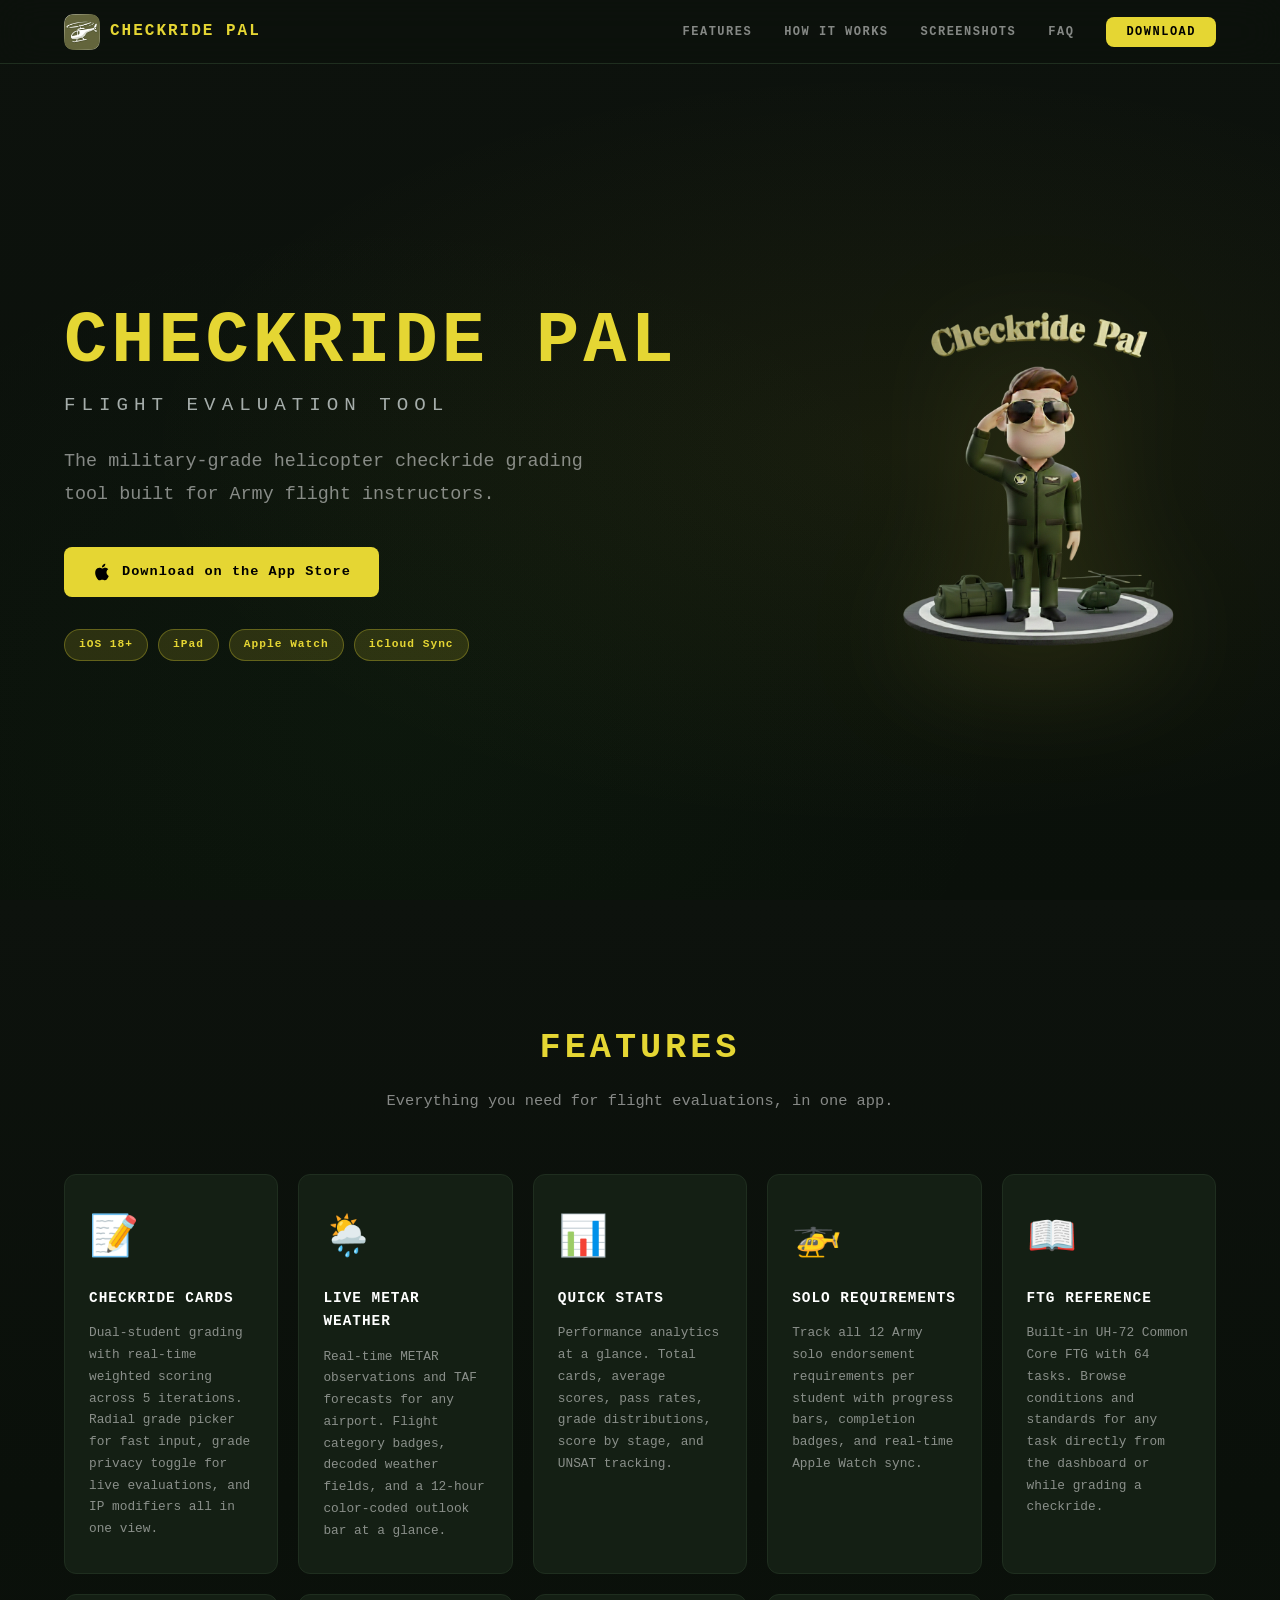
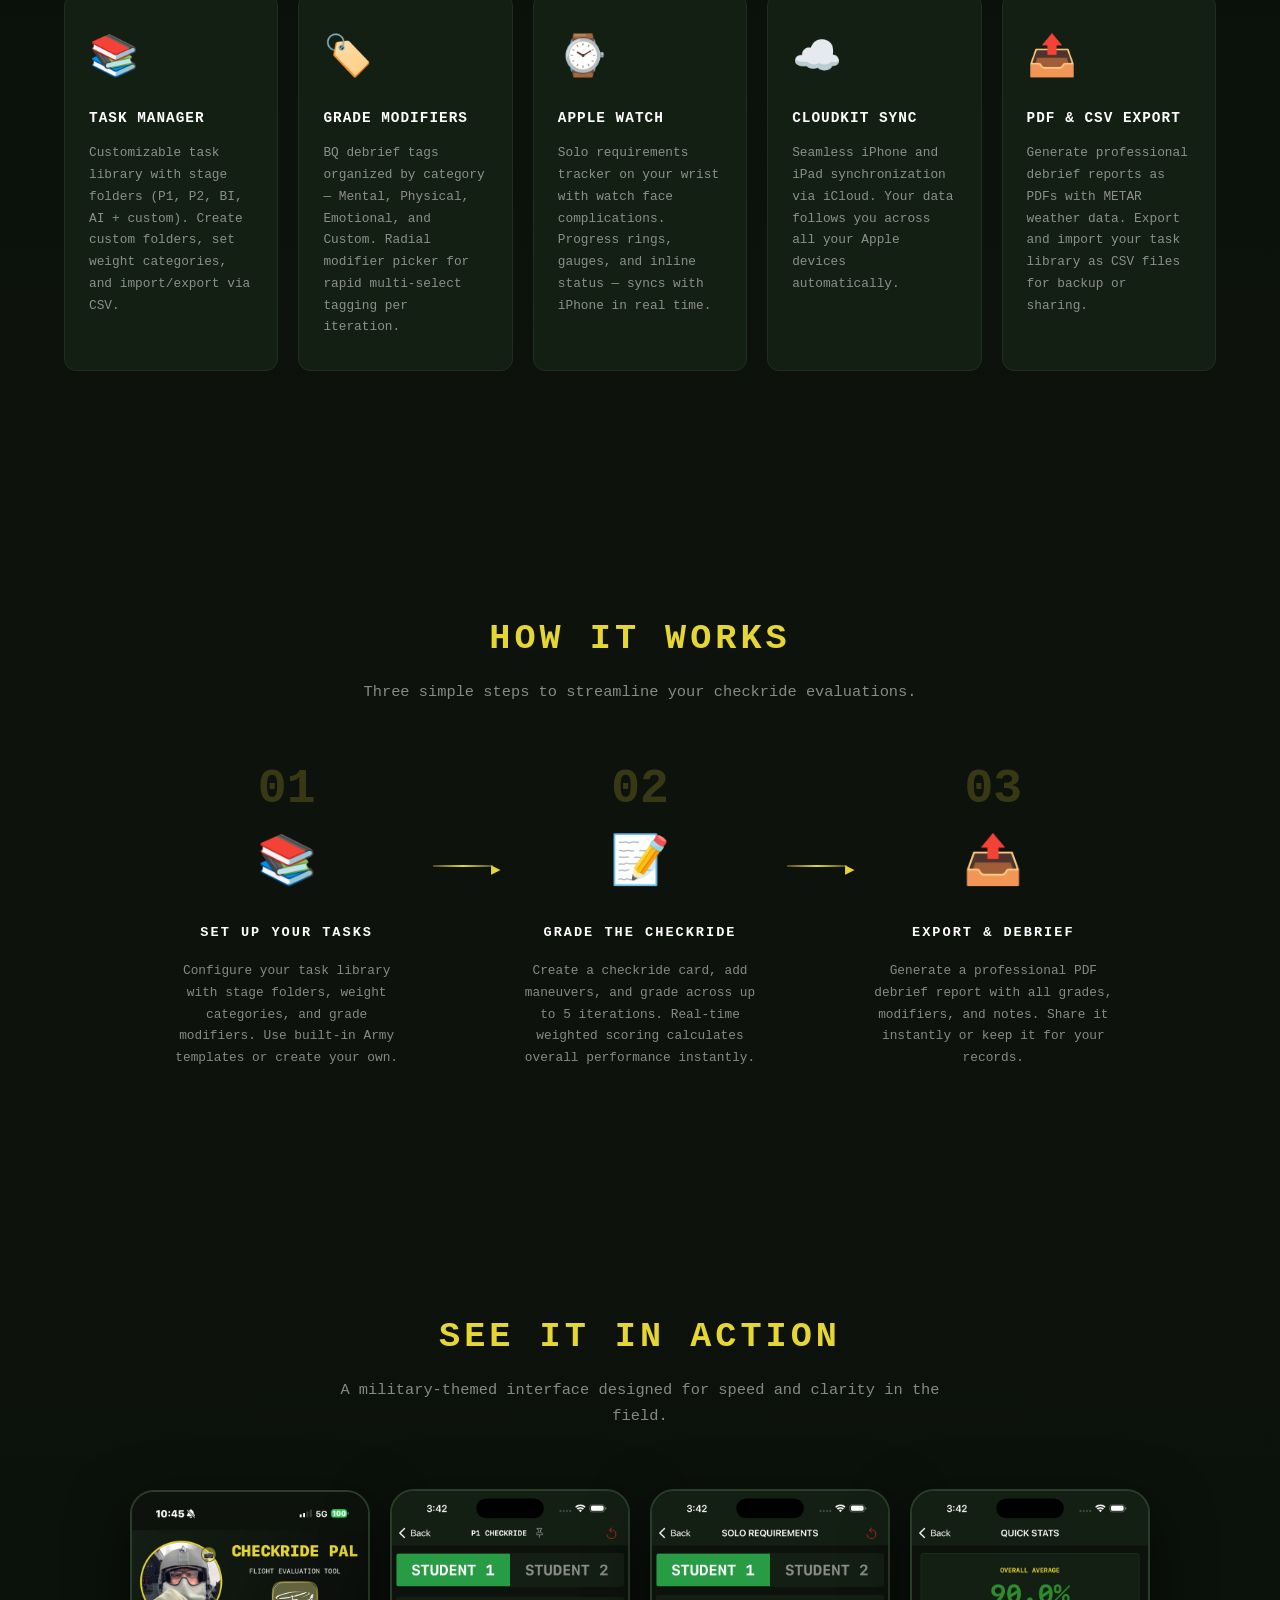
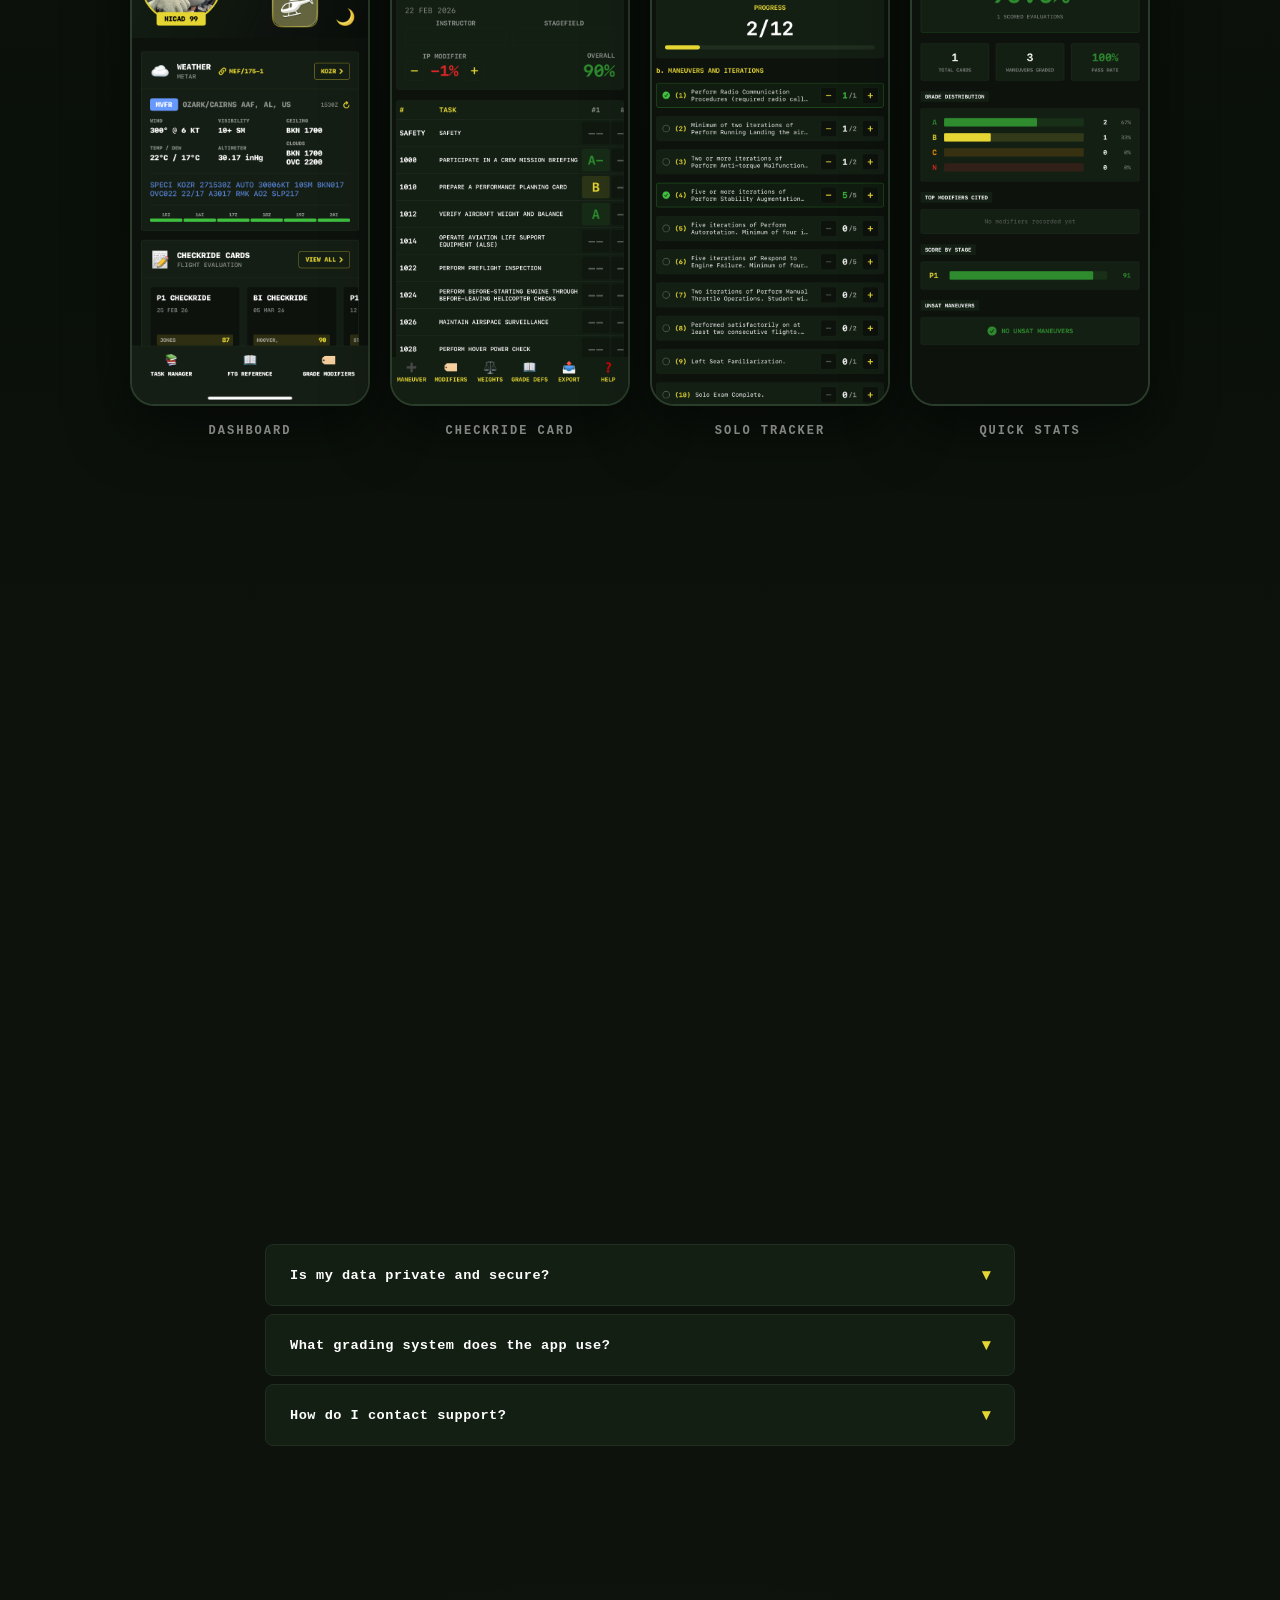
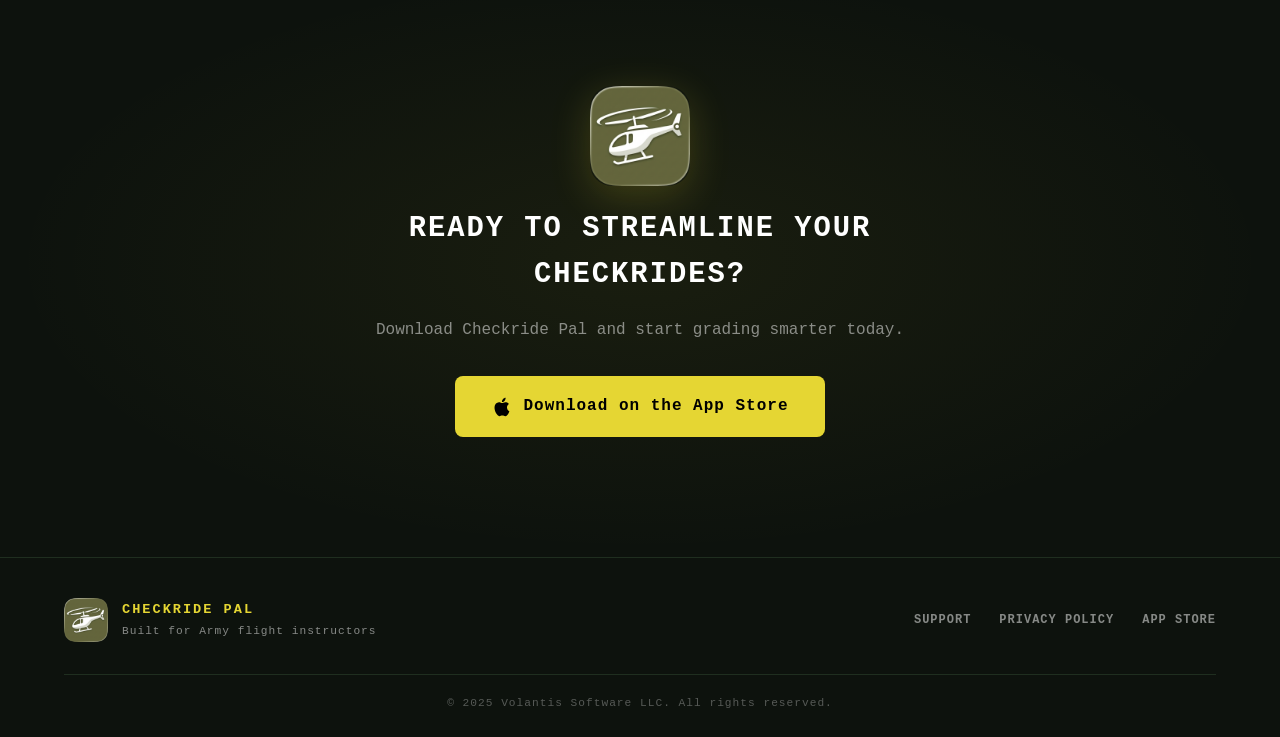
==== commit 9be0ab86: "Add privacy policy page, update iOS version and copyright - Add privacy.html with full privacy polic" ====
--- a/index.html
+++ b/index.html
@@ -49,7 +49,7 @@
                     </a>
                 </div>
                 <div class="hero-badges">
-                    <span class="badge">iOS 17+</span>
+                    <span class="badge">iOS 18+</span>
                     <span class="badge">iPad</span>
                     <span class="badge">Apple Watch</span>
                     <span class="badge">iCloud Sync</span>
@@ -75,7 +75,7 @@
                 <div class="feature-card fade-in">
                     <span class="feature-emoji">🌦️</span>
                     <h3>Live METAR Weather</h3>
-                    <p>Real-time METAR observations and TAF forecasts for any airport. Flight category badges, decoded weather fields, and a 6-hour color-coded outlook bar at a glance.</p>
+                    <p>Real-time METAR observations and TAF forecasts for any airport. Flight category badges, decoded weather fields, and a 12-hour color-coded outlook bar at a glance.</p>
                 </div>
                 <div class="feature-card fade-in">
                     <span class="feature-emoji">📊</span>
@@ -198,7 +198,7 @@
                         <span class="faq-chevron">&#9662;</span>
                     </button>
                     <div class="faq-answer">
-                        <p>Checkride Pal runs on iPhone and iPad with iOS 17 or later, plus an Apple Watch companion app for solo requirements tracking. Your data syncs across all devices via iCloud.</p>
+                        <p>Checkride Pal runs on iPhone and iPad with iOS 18 or later, plus an Apple Watch companion app for solo requirements tracking. Your data syncs across all devices via iCloud.</p>
                     </div>
                 </div>
                 <div class="faq-item fade-in">
@@ -280,12 +280,12 @@
                 </div>
                 <div class="footer-links">
                     <a href="mailto:support@checkridepal.com">Support</a>
-                    <a href="#">Privacy Policy</a>
+                    <a href="privacy.html">Privacy Policy</a>
                     <a href="#">App Store</a>
                 </div>
             </div>
             <div class="footer-bottom">
-                <p>&copy; 2026 Checkride Pal. All rights reserved.</p>
+                <p>&copy; 2025 Volantis Software LLC. All rights reserved.</p>
             </div>
         </div>
     </footer>
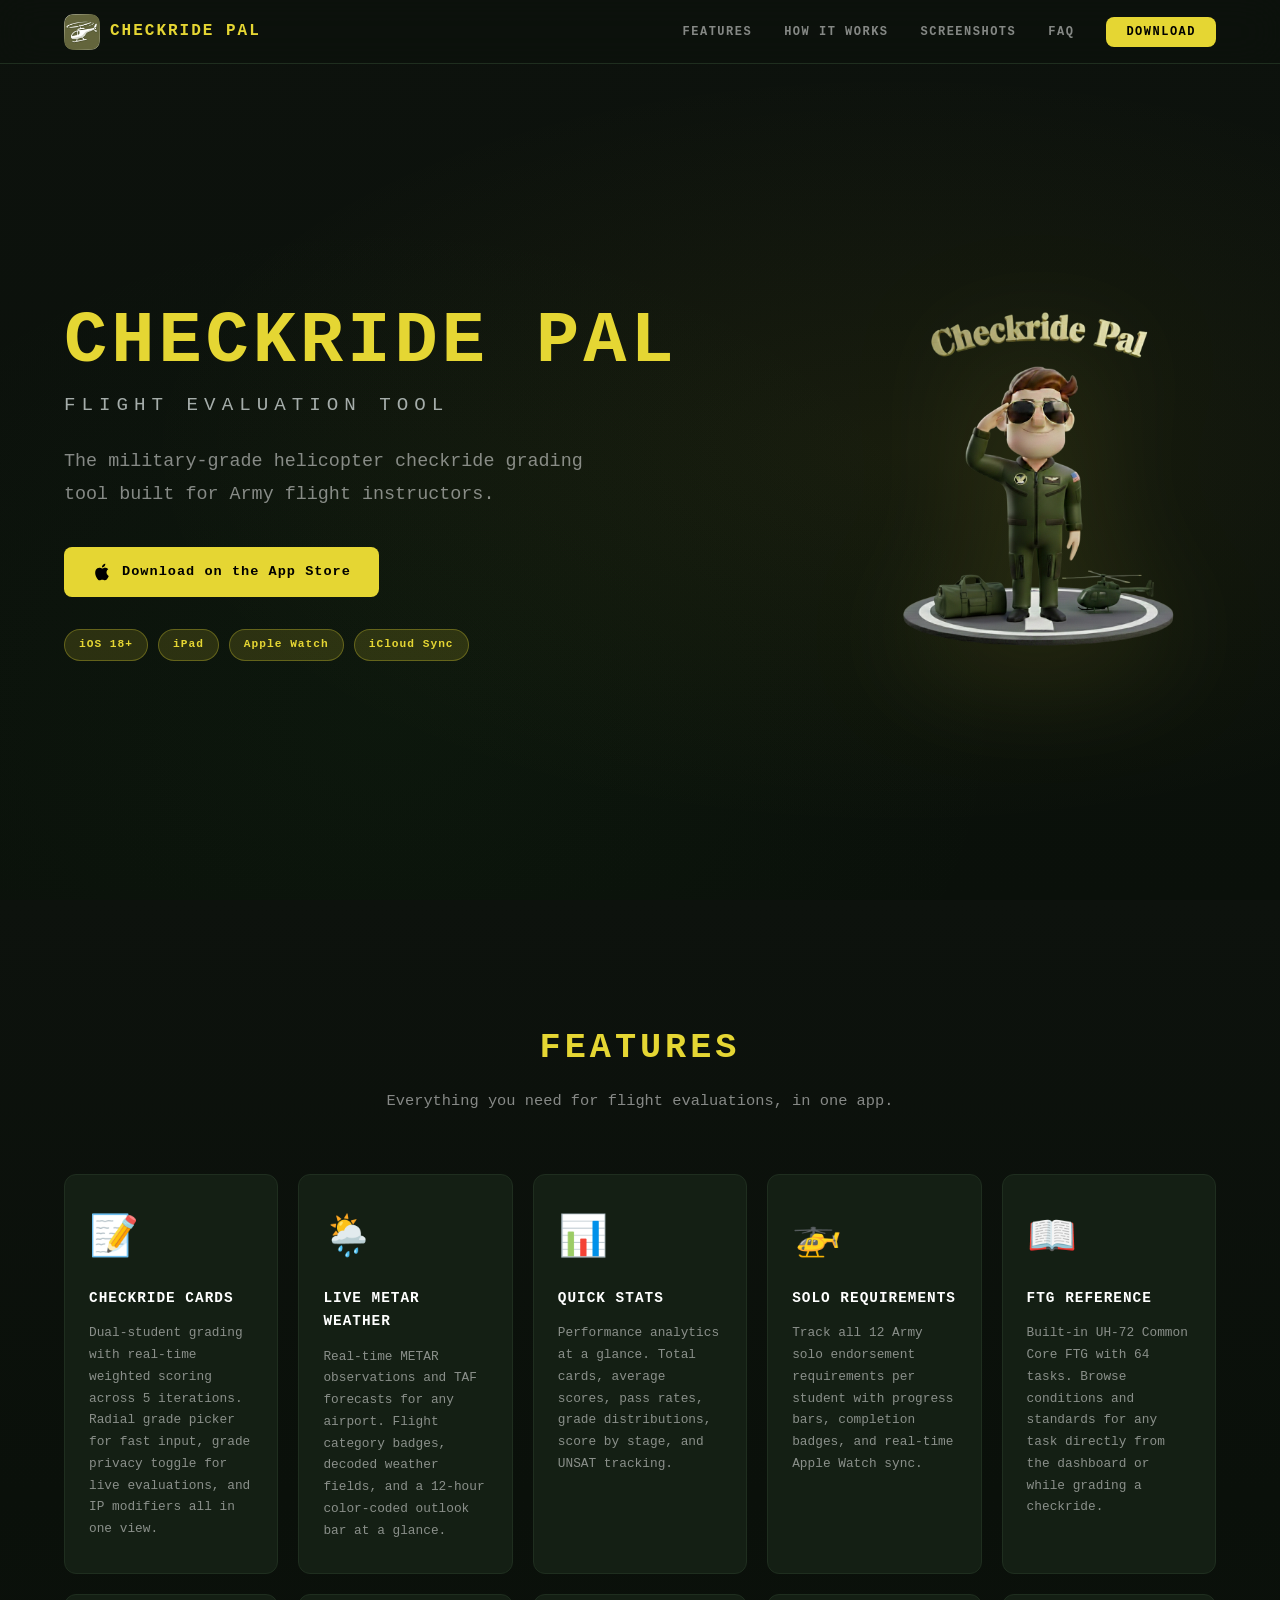
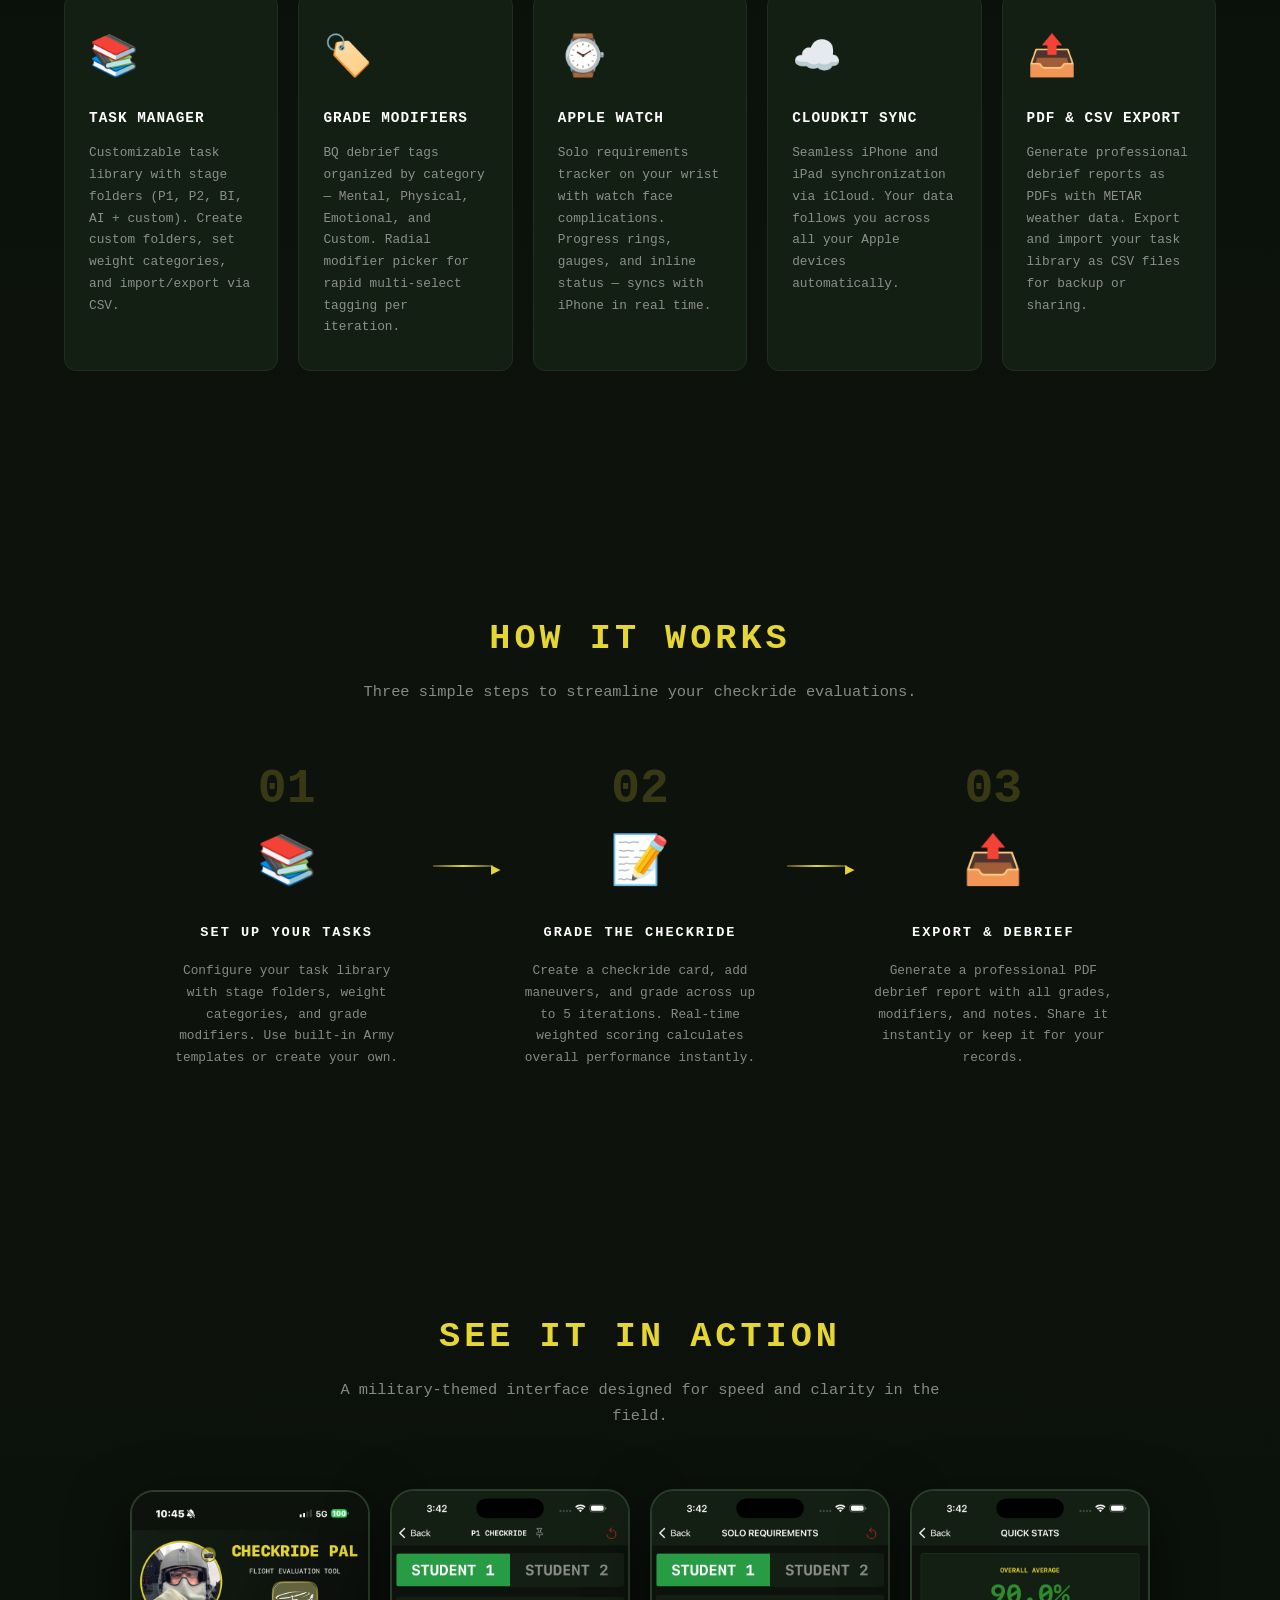
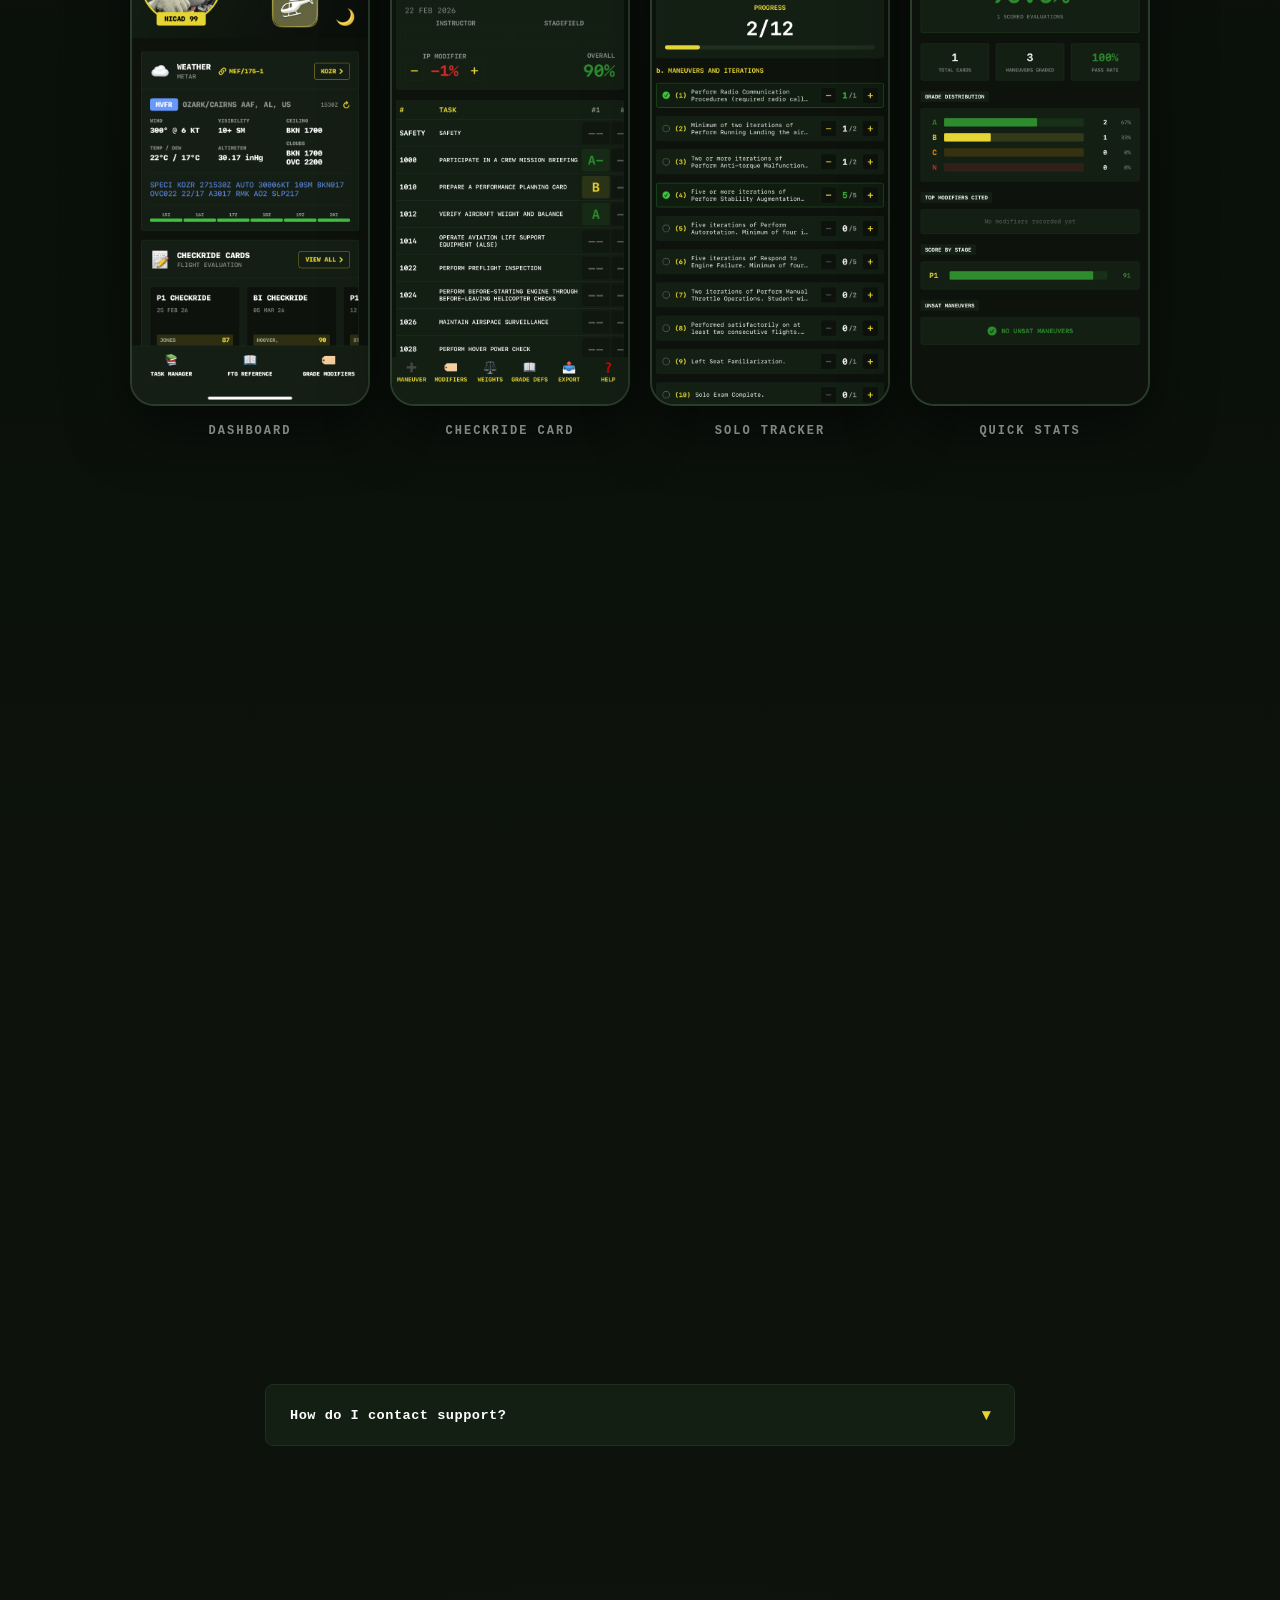
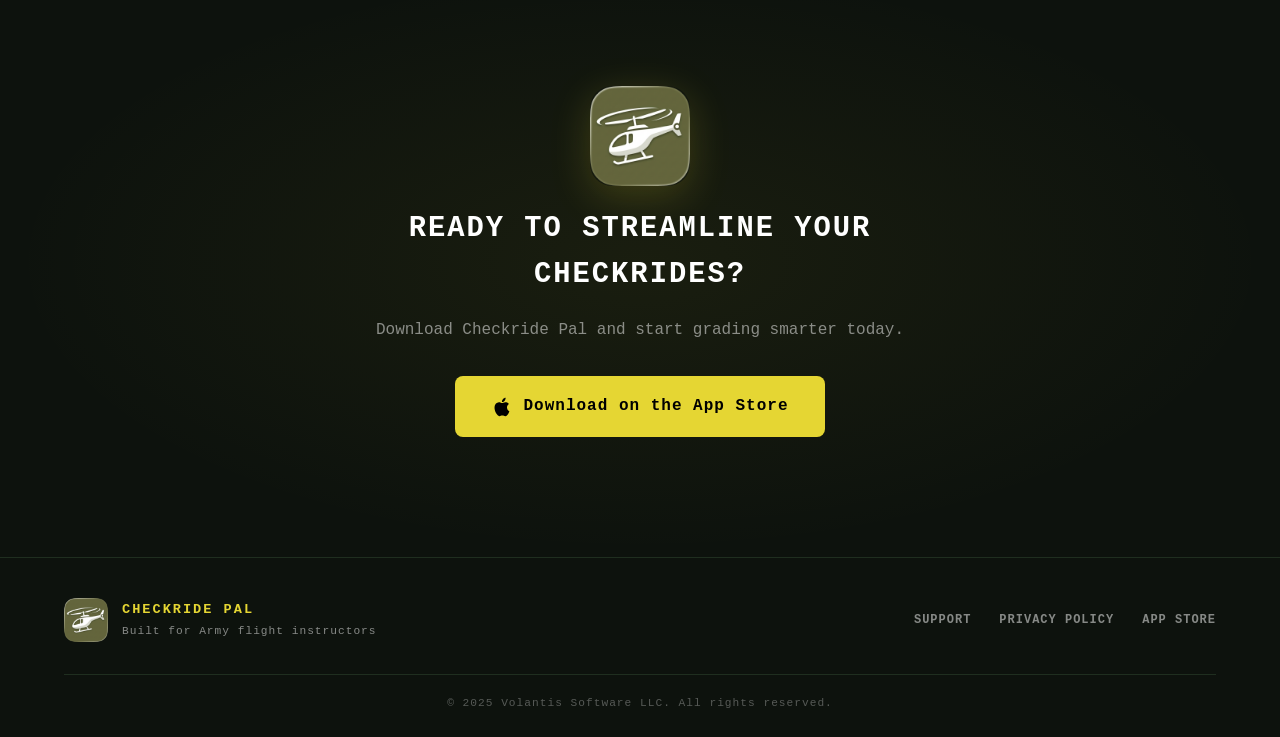
==== commit 19e182b7: "Update contact email to info@volantissoftware.com Co-Authored-By: Claude Opus 4.6 (1M context) <nore" ====
--- a/index.html
+++ b/index.html
@@ -243,7 +243,7 @@
                         <span class="faq-chevron">&#9662;</span>
                     </button>
                     <div class="faq-answer">
-                        <p>For support, bug reports, or feature requests, email us at <a href="mailto:support@checkridepal.com">support@checkridepal.com</a>. We typically respond within 24 hours.</p>
+                        <p>For support, bug reports, or feature requests, email us at <a href="mailto:info@volantissoftware.com">info@volantissoftware.com</a>. We typically respond within 24 hours.</p>
                     </div>
                 </div>
             </div>
@@ -279,7 +279,7 @@
                     </div>
                 </div>
                 <div class="footer-links">
-                    <a href="mailto:support@checkridepal.com">Support</a>
+                    <a href="mailto:info@volantissoftware.com">Support</a>
                     <a href="privacy.html">Privacy Policy</a>
                     <a href="#">App Store</a>
                 </div>
